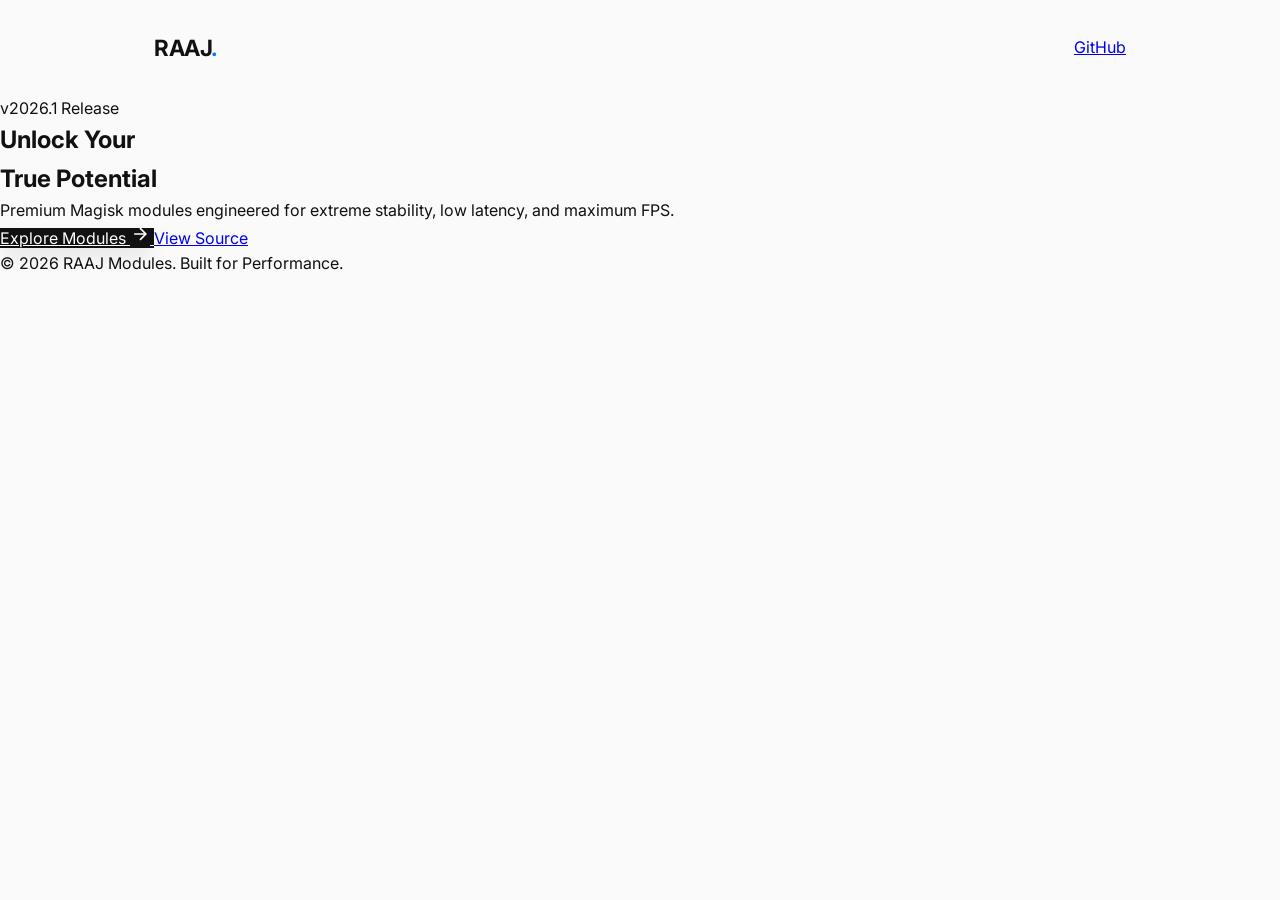
==== index.html @ ee65cc7c "Update index.html" ====
<!DOCTYPE html>
<html lang="en">
<head>
    <meta charset="UTF-8">
    <meta name="viewport" content="width=device-width, initial-scale=1.0">
    <title>RAAJ Modules | Android Performance</title>
    <link href="https://fonts.googleapis.com/css2?family=Inter:wght@300;500;700;800&display=swap" rel="stylesheet">
    <link rel="stylesheet" href="style.css">
</head>
<body>

    <!-- Premium Background Glow & Grid -->
    <div class="glow-orb"></div>
    <div class="grid-overlay"></div>

    <!-- Glass Navbar -->
    <nav class="glass-nav fade-in">
        <div class="logo">RAAJ<span class="dot">.</span></div>
        <a href="https://github.com/raajk20pro" target="_blank" class="nav-btn">GitHub</a>
    </nav>

    <!-- Main Hero -->
    <section class="hero-main">
        <div class="hero-content fade-in delay-1">
            <div class="badge-new">v2026.1 Release</div>
            
            <h1>Unlock Your<br><span class="text-gradient">True Potential</span></h1>
            
            <p class="hero-desc">
                Premium Magisk modules engineered for extreme stability, 
                low latency, and maximum FPS.
            </p>

            <div class="hero-buttons">
                <a href="modules.html" class="btn-primary">
                    Explore Modules
                    <svg width="20" height="20" viewBox="0 0 24 24" fill="none" stroke="currentColor" stroke-width="2"><path d="M5 12h14M12 5l7 7-7 7"/></svg>
                </a>
                <a href="https://github.com/raajk20pro" class="btn-secondary">View Source</a>
            </div>
        </div>
    </section>

    <footer class="home-footer fade-in delay-2">
        <p>© 2026 RAAJ Modules. Built for Performance.</p>
    </footer>

</body>
</html>
---- style.css ----
:root {
    --bg: #FAFAFA;
    --text-main: #111;
    --text-muted: #666;
    --accent: #007AFF;
    --accent-dark: #0056b3;
    --card-bg: rgba(255, 255, 255, 0.9);
    --border: rgba(0, 0, 0, 0.06);
    --font: 'Inter', sans-serif;
}

* { margin: 0; padding: 0; box-sizing: border-box; }
html { scroll-behavior: smooth; }

body {
    background-color: var(--bg);
    color: var(--text-main);
    font-family: var(--font);
    line-height: 1.6;
    overflow-x: hidden;
}

/* Background Animation */
.bg-blob {
    position: fixed; top: -20%; right: -20%; width: 80vw; height: 80vw;
    background: radial-gradient(circle, rgba(0,122,255,0.04) 0%, transparent 60%);
    z-index: -1; animation: float 20s infinite alternate;
}
@keyframes float { from { transform: translate(0,0); } to { transform: translate(-30px, 30px); } }

/* NAV */
nav { display: flex; justify-content: space-between; align-items: center; padding: 30px 5%; max-width: 1100px; margin: 0 auto; }
.logo { font-weight: 700; font-size: 1.4rem; letter-spacing: -0.5px; }
.logo a { text-decoration: none; color: inherit; }
.dot { color: var(--accent); }
.nav-link { text-decoration: none; color: var(--text-muted); font-size: 0.9rem; font-weight: 500; transition: 0.2s; }
.nav-link:hover { color: var(--accent); }

/* HERO */
.hero { height: 85vh; display: flex; align-items: center; justify-content: center; text-align: center; padding: 0 20px; }
.pill-badge { display: inline-block; background: rgba(0,122,255,0.08); color: var(--accent); padding: 6px 14px; border-radius: 50px; font-size: 0.8rem; font-weight: 600; margin-bottom: 20px; }
.hero h1 { font-size: 4.5rem; line-height: 1.1; font-weight: 700; letter-spacing: -2px; margin-bottom: 20px; }
.gradient-text { background: linear-gradient(135deg, var(--accent), #00C6FF); -webkit-background-clip: text; -webkit-text-fill-color: transparent; }
.hero p { font-size: 1.25rem; color: var(--text-muted); max-width: 500px; margin: 0 auto 40px; }
.cta-group { display: flex; gap: 15px; justify-content: center; align-items: center; }
.btn { padding: 14px 32px; border-radius: 12px; font-weight: 600; text-decoration: none; transition: all 0.3s ease; }
.btn-primary { background: var(--text-main); color: white; box-shadow: 0 10px 20px -5px rgba(0,0,0,0.15); }
.btn-primary:hover { transform: translateY(-2px); box-shadow: 0 15px 30px -5px rgba(0,0,0,0.25); }
.btn-text { color: var(--text-muted); }
.btn-text:hover { color: var(--accent); }

/* PAGE LAYOUTS */
.page-container { max-width: 1100px; margin: 0 auto; padding: 60px 20px 100px; }
.header-center { text-align: center; margin-bottom: 50px; }
.header-center h2 { font-size: 2.5rem; letter-spacing: -1px; margin-bottom: 10px; }
.header-center p { color: var(--text-muted); }

/* MODULE GRID */
.module-grid { display: grid; grid-template-columns: repeat(auto-fit, minmax(260px, 1fr)); gap: 25px; }

.glass-card {
    background: var(--card-bg); border: 1px solid var(--border);
    padding: 25px; /* Reduced Padding for compact look */
    border-radius: 20px;
    backdrop-filter: blur(10px);
    transition: all 0.4s cubic-bezier(0.175, 0.885, 0.32, 1.275);
    display: flex; flex-direction: column; align-items: flex-start;
}
.glass-card:hover { transform: translateY(-5px); box-shadow: 0 15px 30px -10px rgba(0,0,0,0.08); border-color: rgba(0,122,255,0.2); }

/* --- CSS ICONS --- */
.icon-box {
    width: 45px; height: 45px;
    background: #F0F4F8;
    border-radius: 12px;
    display: flex; align-items: center; justify-content: center;
    margin-bottom: 15px;
}
.chip { width: 20px; height: 20px; border: 2px solid var(--accent); border-radius: 4px; position: relative; }
.chip::after { content:''; position: absolute; top: 50%; left: 50%; transform: translate(-50%, -50%); width: 8px; height: 8px; background: var(--accent); opacity: 0.5; }

.controller { width: 22px; height: 14px; border: 2px solid var(--accent); border-radius: 7px; position: relative; }
.controller::before { content:''; position: absolute; top: 3px; left: 3px; width: 3px; height: 3px; background: var(--accent); border-radius: 50%; }
.controller::after { content:''; position: absolute; top: 3px; right: 3px; width: 3px; height: 3px; background: var(--accent); border-radius: 50%; }

.finger { width: 14px; height: 18px; border: 2px solid var(--accent); border-radius: 7px 7px 0 0; border-bottom: none; position: relative; }
.finger::after { content:''; position: absolute; bottom: -4px; left: 50%; transform: translateX(-50%); width: 5px; height: 5px; background: var(--accent); border-radius: 50%; }

.signal { width: 20px; height: 20px; position: relative; overflow: hidden; }
.signal::before { content:''; position: absolute; bottom: 0; left: 0; width: 100%; height: 100%; border: 2px solid var(--accent); border-radius: 50%; clip-path: polygon(0 40%, 100% 40%, 100% 100%, 0% 100%); }
.signal::after { content:''; position: absolute; bottom: 0; left: 0; width: 100%; height: 100%; border: 2px solid var(--accent); border-radius: 50%; clip-path: polygon(0 70%, 100% 70%, 100% 100%, 0% 100%); background: var(--accent); }


.glass-card h3 { font-size: 1.2rem; margin-bottom: 6px; }
.glass-card p { color: var(--text-muted); font-size: 0.9rem; margin-bottom: 20px; line-height: 1.4; flex-grow: 1; }

/* --- ACTIONS (Button + Link) --- */
.card-actions {
    width: 100%;
    display: flex;
    flex-direction: column;
    gap: 12px;
    margin-top: auto;
}

.btn-download {
    display: block;
    text-align: center;
    background: var(--accent);
    color: white;
    padding: 12px;
    border-radius: 10px;
    font-weight: 600;
    text-decoration: none;
    font-size: 0.95rem;
    transition: 0.2s;
}
.btn-download:hover { background: var(--accent-dark); transform: scale(1.02); }

.link-changelog {
    text-align: center;
    color: var(--text-muted);
    font-size: 0.85rem;
    text-decoration: none;
    font-weight: 500;
    transition: 0.2s;
}
.link-changelog:hover { color: var(--accent); text-decoration: underline; }

/* CHANGELOG STYLES */
.log-list { display: flex; flex-direction: column; gap: 20px; max-width: 700px; margin: 0 auto; }
.log-item { background: white; border: 1px solid var(--border); padding: 20px; border-radius: 16px; transition: 0.3s; }
.log-item:hover { border-color: var(--accent); }
.log-meta { display: flex; justify-content: space-between; margin-bottom: 10px; border-bottom: 1px solid #f0f0f0; padding-bottom: 8px; }
.log-title { font-weight: 700; font-size: 1rem; }
.log-date { font-size: 0.75rem; color: #999; font-family: monospace; }
.log-points { list-style: none; padding-left: 5px; }
.log-points li { position: relative; padding-left: 15px; margin-bottom: 5px; color: var(--text-muted); font-size: 0.9rem; }
.log-points li::before { content: ""; position: absolute; left: 0; top: 8px; width: 5px; height: 5px; background: var(--accent); border-radius: 50%; }

/* FOOTER & ANIMATION */
.minimal-footer { text-align: center; padding: 40px; color: #ccc; font-size: 0.8rem; }
.fade-in { opacity: 0; animation: fadeIn 0.8s ease forwards; }
.delay-1 { animation-delay: 0.1s; } .delay-2 { animation-delay: 0.2s; } .delay-3 { animation-delay: 0.3s; } .delay-4 { animation-delay: 0.4s; }
@keyframes fadeIn { from { opacity: 0; transform: translateY(20px); } to { opacity: 1; transform: translateY(0); } }

@media (max-width: 768px) {
    .hero h1 { font-size: 3rem; }
}
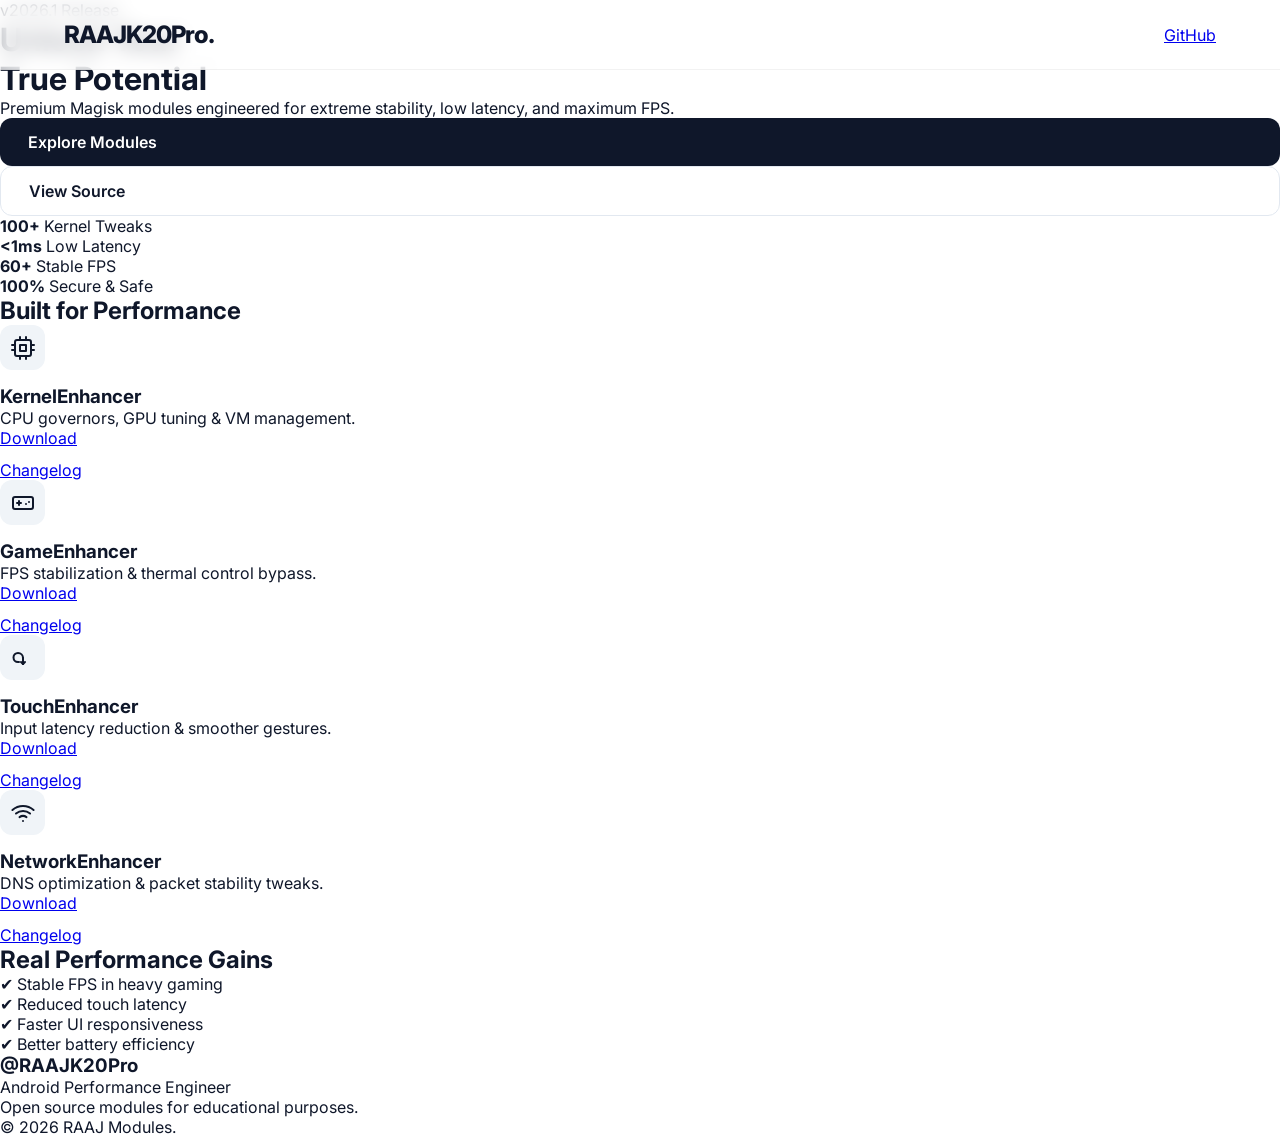
==== commit 68065f20: "Update index.html" ====
--- a/index.html
+++ b/index.html
@@ -3,46 +3,181 @@
 <head>
     <meta charset="UTF-8">
     <meta name="viewport" content="width=device-width, initial-scale=1.0">
-    <title>RAAJ Modules | Android Performance</title>
-    <link href="https://fonts.googleapis.com/css2?family=Inter:wght@300;500;700;800&display=swap" rel="stylesheet">
+    <title>RAAJK20Pro | Android Performance</title>
+    <link href="https://fonts.googleapis.com/css2?family=Inter:wght@400;500;600;700&display=swap" rel="stylesheet">
     <link rel="stylesheet" href="style.css">
 </head>
 <body>
 
-    <!-- Premium Background Glow & Grid -->
-    <div class="glow-orb"></div>
-    <div class="grid-overlay"></div>
+    <!-- Background Elements -->
+    <div class="bg-grid"></div>
+    <div class="bg-glow"></div>
 
-    <!-- Glass Navbar -->
-    <nav class="glass-nav fade-in">
-        <div class="logo">RAAJ<span class="dot">.</span></div>
-        <a href="https://github.com/raajk20pro" target="_blank" class="nav-btn">GitHub</a>
+    <!-- Navigation -->
+    <nav class="navbar fade-in">
+        <div class="logo">RAAJK20Pro.</div>
+        <a href="https://github.com/raajk20pro" target="_blank" class="btn-nav">GitHub</a>
     </nav>
 
-    <!-- Main Hero -->
-    <section class="hero-main">
-        <div class="hero-content fade-in delay-1">
-            <div class="badge-new">v2026.1 Release</div>
-            
-            <h1>Unlock Your<br><span class="text-gradient">True Potential</span></h1>
-            
-            <p class="hero-desc">
-                Premium Magisk modules engineered for extreme stability, 
-                low latency, and maximum FPS.
-            </p>
+    <!-- Hero Section -->
+    <header class="hero fade-in delay-1">
+        <span class="badge">v2026.1 Release</span>
+        <h1>Unlock Your<br><span class="gradient-text">True Potential</span></h1>
+        <p class="subtitle">Premium Magisk modules engineered for extreme stability, low latency, and maximum FPS.</p>
+        
+        <div class="hero-btns">
+            <a href="#modules" class="btn btn-primary">Explore Modules</a>
+            <a href="https://github.com/raajk20pro" target="_blank" class="btn btn-secondary">View Source</a>
+        </div>
+    </header>
 
-            <div class="hero-buttons">
-                <a href="modules.html" class="btn-primary">
-                    Explore Modules
-                    <svg width="20" height="20" viewBox="0 0 24 24" fill="none" stroke="currentColor" stroke-width="2"><path d="M5 12h14M12 5l7 7-7 7"/></svg>
-                </a>
-                <a href="https://github.com/raajk20pro" class="btn-secondary">View Source</a>
+    <!-- Stats Bar -->
+    <section class="stats-section fade-in delay-2">
+        <div class="stats-container">
+            <div class="stat-item">
+                <strong>100+</strong>
+                <span>Kernel Tweaks</span>
+            </div>
+            <div class="stat-divider"></div>
+            <div class="stat-item">
+                <strong>&lt;1ms</strong>
+                <span>Low Latency</span>
+            </div>
+            <div class="stat-divider"></div>
+            <div class="stat-item">
+                <strong>60+</strong>
+                <span>Stable FPS</span>
+            </div>
+            <div class="stat-divider"></div>
+            <div class="stat-item">
+                <strong>100%</strong>
+                <span>Secure & Safe</span>
             </div>
         </div>
     </section>
 
-    <footer class="home-footer fade-in delay-2">
-        <p>© 2026 RAAJ Modules. Built for Performance.</p>
+    <!-- Modules Section -->
+    <section id="modules" class="modules-section fade-in delay-3">
+        <div class="section-header">
+            <h2>Built for Performance</h2>
+        </div>
+
+        <div class="grid-layout">
+            
+            <!-- Kernel Module -->
+            <div class="card">
+                <div class="icon-box">
+                    <!-- CPU / Chip Icon -->
+                    <svg width="24" height="24" viewBox="0 0 24 24" fill="none" stroke="currentColor" stroke-width="2" stroke-linecap="round" stroke-linejoin="round">
+                        <rect x="4" y="4" width="16" height="16" rx="2" rx="2"></rect>
+                        <rect x="9" y="9" width="6" height="6"></rect>
+                        <line x1="9" y1="1" x2="9" y2="4"></line>
+                        <line x1="15" y1="1" x2="15" y2="4"></line>
+                        <line x1="9" y1="20" x2="9" y2="23"></line>
+                        <line x1="15" y1="20" x2="15" y2="23"></line>
+                        <line x1="20" y1="9" x2="23" y2="9"></line>
+                        <line x1="20" y1="14" x2="23" y2="14"></line>
+                        <line x1="1" y1="9" x2="4" y2="9"></line>
+                        <line x1="1" y1="14" x2="4" y2="14"></line>
+                    </svg>
+                </div>
+                <h3>KernelEnhancer</h3>
+                <p>CPU governors, GPU tuning & VM management.</p>
+                <div class="card-actions">
+                    <a href="#" class="btn-card primary">Download</a>
+                    <a href="changelog-kernel.html" class="btn-card text">Changelog</a>
+                </div>
+            </div>
+
+            <!-- Game Module -->
+            <div class="card">
+                <div class="icon-box">
+                    <!-- Game Controller Icon -->
+                    <svg width="24" height="24" viewBox="0 0 24 24" fill="none" stroke="currentColor" stroke-width="2" stroke-linecap="round" stroke-linejoin="round">
+                        <line x1="6" y1="12" x2="10" y2="12"></line>
+                        <line x1="8" y1="10" x2="8" y2="14"></line>
+                        <line x1="15" y1="13" x2="15.01" y2="13"></line>
+                        <line x1="18" y1="11" x2="18.01" y2="11"></line>
+                        <rect x="2" y="6" width="20" height="12" rx="2"></rect>
+                    </svg>
+                </div>
+                <h3>GameEnhancer</h3>
+                <p>FPS stabilization & thermal control bypass.</p>
+                <div class="card-actions">
+                    <a href="#" class="btn-card primary">Download</a>
+                    <a href="changelog-game.html" class="btn-card text">Changelog</a>
+                </div>
+            </div>
+
+            <!-- Touch Module -->
+            <div class="card">
+                <div class="icon-box">
+                    <!-- Tap / Finger Icon -->
+                    <svg width="24" height="24" viewBox="0 0 24 24" fill="none" stroke="currentColor" stroke-width="2" stroke-linecap="round" stroke-linejoin="round">
+                        <path d="M12 12a5 5 0 0 0-5-5c-2.5 0-4.5 2-4.5 4.5S4.5 16 7 16h1"></path>
+                        <path d="M12 12v6"></path>
+                        <path d="M12 18l-2-2"></path>
+                        <path d="M12 18l2-2"></path>
+                    </svg>
+                </div>
+                <h3>TouchEnhancer</h3>
+                <p>Input latency reduction & smoother gestures.</p>
+                <div class="card-actions">
+                    <a href="#" class="btn-card primary">Download</a>
+                    <a href="changelog-touch.html" class="btn-card text">Changelog</a>
+                </div>
+            </div>
+
+            <!-- Network Module -->
+            <div class="card">
+                <div class="icon-box">
+                    <!-- WiFi / Signal Icon -->
+                    <svg width="24" height="24" viewBox="0 0 24 24" fill="none" stroke="currentColor" stroke-width="2" stroke-linecap="round" stroke-linejoin="round">
+                        <path d="M5 12.55a11 11 0 0 1 14.08 0"></path>
+                        <path d="M1.42 9a16 16 0 0 1 21.16 0"></path>
+                        <path d="M8.53 16.11a6 6 0 0 1 6.95 0"></path>
+                        <line x1="12" y1="20" x2="12.01" y2="20"></line>
+                    </svg>
+                </div>
+                <h3>NetworkEnhancer</h3>
+                <p>DNS optimization & packet stability tweaks.</p>
+                <div class="card-actions">
+                    <a href="#" class="btn-card primary">Download</a>
+                    <a href="changelog-net.html" class="btn-card text">Changelog</a>
+                </div>
+            </div>
+
+        </div>
+    </section>
+
+    <!-- Performance Section -->
+    <section class="performance-section fade-in delay-4">
+        <div class="perf-container">
+            <div class="perf-text">
+                <h2>Real Performance Gains</h2>
+                <ul class="checklist">
+                    <li><span class="check">✔</span> Stable FPS in heavy gaming</li>
+                    <li><span class="check">✔</span> Reduced touch latency</li>
+                    <li><span class="check">✔</span> Faster UI responsiveness</li>
+                    <li><span class="check">✔</span> Better battery efficiency</li>
+                </ul>
+            </div>
+            <div class="perf-visual">
+                <div class="circle-outer">
+                    <div class="circle-inner"></div>
+                </div>
+            </div>
+        </div>
+    </section>
+
+    <!-- Footer -->
+    <footer class="fade-in delay-4">
+        <div class="footer-content">
+            <h3>@RAAJK20Pro</h3>
+            <p class="role">Android Performance Engineer</p>
+            <p class="disclaimer">Open source modules for educational purposes.</p>
+        </div>
+        <div class="copyright">© 2026 RAAJ Modules.</div>
     </footer>
 
 </body>
--- a/style.css
+++ b/style.css
@@ -1,9 +1,9 @@
 :root {
-    --bg: #FAFAFA;
-    --text-main: #111;
-    --text-muted: #666;
-    --accent: #007AFF;
-    --accent-dark: #0056b3;
+    --bg: #ffffff;
+    --text-main: #0f172a; /* Dark Slate */
+    --text-muted: #64748b;
+    --accent: #2563eb; /* Royal Blue */
+    --accent-glow: rgba(37, 99, 235, 0.15);
     --card-bg: rgba(255, 255, 255, 0.9);
     --border: rgba(0, 0, 0, 0.06);
     --font: 'Inter', sans-serif;
@@ -16,119 +16,179 @@
     background-color: var(--bg);
     color: var(--text-main);
     font-family: var(--font);
-    line-height: 1.6;
     overflow-x: hidden;
-}
-
-/* Background Animation */
-.bg-blob {
-    position: fixed; top: -20%; right: -20%; width: 80vw; height: 80vw;
-    background: radial-gradient(circle, rgba(0,122,255,0.04) 0%, transparent 60%);
-    z-index: -1; animation: float 20s infinite alternate;
-}
-@keyframes float { from { transform: translate(0,0); } to { transform: translate(-30px, 30px); } }
-
-/* NAV */
-nav { display: flex; justify-content: space-between; align-items: center; padding: 30px 5%; max-width: 1100px; margin: 0 auto; }
-.logo { font-weight: 700; font-size: 1.4rem; letter-spacing: -0.5px; }
+    min-height: 100vh;
+    display: flex;
+    flex-direction: column;
+}
+
+/* --- PREMIUM BACKGROUND --- */
+.glow-orb {
+    position: fixed;
+    top: -20%; left: 50%;
+    transform: translateX(-50%);
+    width: 120vw; height: 80vh;
+    background: radial-gradient(circle at center, var(--accent-glow) 0%, transparent 70%);
+    z-index: -2;
+    pointer-events: none;
+}
+
+.grid-overlay {
+    position: fixed;
+    top: 0; left: 0; width: 100%; height: 100%;
+    background-image: linear-gradient(#e5e7eb 1px, transparent 1px), linear-gradient(90deg, #e5e7eb 1px, transparent 1px);
+    background-size: 40px 40px;
+    opacity: 0.4;
+    z-index: -1;
+    mask-image: linear-gradient(to bottom, black 40%, transparent 100%);
+    -webkit-mask-image: linear-gradient(to bottom, black 40%, transparent 100%);
+}
+
+/* --- NAVBAR --- */
+nav {
+    display: flex; justify-content: space-between; align-items: center;
+    padding: 20px 5%;
+    position: fixed; top: 0; width: 100%; z-index: 100;
+    backdrop-filter: blur(10px);
+    background: rgba(255,255,255,0.7);
+    border-bottom: 1px solid rgba(0,0,0,0.05);
+}
+.logo { font-weight: 800; font-size: 1.5rem; letter-spacing: -1px; }
 .logo a { text-decoration: none; color: inherit; }
 .dot { color: var(--accent); }
-.nav-link { text-decoration: none; color: var(--text-muted); font-size: 0.9rem; font-weight: 500; transition: 0.2s; }
-.nav-link:hover { color: var(--accent); }
-
-/* HERO */
-.hero { height: 85vh; display: flex; align-items: center; justify-content: center; text-align: center; padding: 0 20px; }
-.pill-badge { display: inline-block; background: rgba(0,122,255,0.08); color: var(--accent); padding: 6px 14px; border-radius: 50px; font-size: 0.8rem; font-weight: 600; margin-bottom: 20px; }
-.hero h1 { font-size: 4.5rem; line-height: 1.1; font-weight: 700; letter-spacing: -2px; margin-bottom: 20px; }
-.gradient-text { background: linear-gradient(135deg, var(--accent), #00C6FF); -webkit-background-clip: text; -webkit-text-fill-color: transparent; }
-.hero p { font-size: 1.25rem; color: var(--text-muted); max-width: 500px; margin: 0 auto 40px; }
-.cta-group { display: flex; gap: 15px; justify-content: center; align-items: center; }
-.btn { padding: 14px 32px; border-radius: 12px; font-weight: 600; text-decoration: none; transition: all 0.3s ease; }
-.btn-primary { background: var(--text-main); color: white; box-shadow: 0 10px 20px -5px rgba(0,0,0,0.15); }
-.btn-primary:hover { transform: translateY(-2px); box-shadow: 0 15px 30px -5px rgba(0,0,0,0.25); }
-.btn-text { color: var(--text-muted); }
-.btn-text:hover { color: var(--accent); }
-
-/* PAGE LAYOUTS */
-.page-container { max-width: 1100px; margin: 0 auto; padding: 60px 20px 100px; }
-.header-center { text-align: center; margin-bottom: 50px; }
+.nav-btn, .nav-link {
+    text-decoration: none; color: var(--text-main);
+    font-weight: 600; font-size: 0.9rem;
+    padding: 8px 16px; border-radius: 20px;
+    border: 1px solid rgba(0,0,0,0.1);
+    transition: 0.2s;
+}
+.nav-btn:hover, .nav-link:hover { border-color: var(--accent); color: var(--accent); }
+
+/* --- HERO SECTION --- */
+.hero-main {
+    flex: 1;
+    display: flex;
+    flex-direction: column;
+    justify-content: center;
+    align-items: center;
+    text-align: center;
+    padding: 140px 20px 60px;
+    max-width: 900px;
+    margin: 0 auto;
+}
+
+.badge-new {
+    display: inline-block;
+    background: #eff6ff;
+    color: var(--accent);
+    padding: 6px 12px;
+    border-radius: 50px;
+    font-size: 0.85rem;
+    font-weight: 700;
+    margin-bottom: 25px;
+    border: 1px solid #bfdbfe;
+}
+
+.hero-main h1 {
+    font-size: 4rem;
+    line-height: 1.1;
+    font-weight: 800;
+    letter-spacing: -2px;
+    margin-bottom: 20px;
+    color: var(--text-main);
+}
+
+.text-gradient {
+    background: linear-gradient(135deg, var(--accent), #60a5fa);
+    -webkit-background-clip: text;
+    -webkit-text-fill-color: transparent;
+}
+
+.hero-desc {
+    font-size: 1.25rem;
+    color: var(--text-muted);
+    max-width: 600px;
+    margin: 0 auto 40px;
+    line-height: 1.6;
+}
+
+/* Buttons */
+.hero-buttons {
+    display: flex; gap: 15px; justify-content: center;
+}
+
+.btn-primary {
+    display: flex; align-items: center; gap: 8px;
+    background: var(--text-main);
+    color: white;
+    padding: 14px 28px;
+    border-radius: 12px;
+    font-weight: 600;
+    text-decoration: none;
+    transition: transform 0.2s, box-shadow 0.2s;
+}
+.btn-primary:hover {
+    transform: translateY(-2px);
+    box-shadow: 0 10px 25px -5px rgba(0,0,0,0.2);
+    background: black;
+}
+
+.btn-secondary {
+    display: flex; align-items: center;
+    background: white;
+    color: var(--text-main);
+    padding: 14px 28px;
+    border-radius: 12px;
+    font-weight: 600;
+    text-decoration: none;
+    border: 1px solid #e2e8f0;
+    transition: 0.2s;
+}
+.btn-secondary:hover { border-color: var(--text-main); }
+
+/* --- MODULES PAGE STYLES --- */
+.page-container { max-width: 1100px; margin: 0 auto; padding: 120px 20px 100px; }
+.small-container { max-width: 700px; }
+.header-center { text-align: center; margin-bottom: 60px; }
 .header-center h2 { font-size: 2.5rem; letter-spacing: -1px; margin-bottom: 10px; }
 .header-center p { color: var(--text-muted); }
 
-/* MODULE GRID */
 .module-grid { display: grid; grid-template-columns: repeat(auto-fit, minmax(260px, 1fr)); gap: 25px; }
 
 .glass-card {
     background: var(--card-bg); border: 1px solid var(--border);
-    padding: 25px; /* Reduced Padding for compact look */
-    border-radius: 20px;
+    padding: 25px; border-radius: 20px;
     backdrop-filter: blur(10px);
     transition: all 0.4s cubic-bezier(0.175, 0.885, 0.32, 1.275);
     display: flex; flex-direction: column; align-items: flex-start;
 }
-.glass-card:hover { transform: translateY(-5px); box-shadow: 0 15px 30px -10px rgba(0,0,0,0.08); border-color: rgba(0,122,255,0.2); }
-
-/* --- CSS ICONS --- */
-.icon-box {
-    width: 45px; height: 45px;
-    background: #F0F4F8;
-    border-radius: 12px;
-    display: flex; align-items: center; justify-content: center;
-    margin-bottom: 15px;
-}
+.glass-card:hover { transform: translateY(-5px); box-shadow: 0 15px 30px -10px rgba(0,0,0,0.08); border-color: rgba(37,99,235,0.2); }
+
+/* CSS Icons */
+.icon-box { width: 45px; height: 45px; background: #F0F4F8; border-radius: 12px; display: flex; align-items: center; justify-content: center; margin-bottom: 15px; }
 .chip { width: 20px; height: 20px; border: 2px solid var(--accent); border-radius: 4px; position: relative; }
 .chip::after { content:''; position: absolute; top: 50%; left: 50%; transform: translate(-50%, -50%); width: 8px; height: 8px; background: var(--accent); opacity: 0.5; }
-
 .controller { width: 22px; height: 14px; border: 2px solid var(--accent); border-radius: 7px; position: relative; }
 .controller::before { content:''; position: absolute; top: 3px; left: 3px; width: 3px; height: 3px; background: var(--accent); border-radius: 50%; }
 .controller::after { content:''; position: absolute; top: 3px; right: 3px; width: 3px; height: 3px; background: var(--accent); border-radius: 50%; }
-
 .finger { width: 14px; height: 18px; border: 2px solid var(--accent); border-radius: 7px 7px 0 0; border-bottom: none; position: relative; }
 .finger::after { content:''; position: absolute; bottom: -4px; left: 50%; transform: translateX(-50%); width: 5px; height: 5px; background: var(--accent); border-radius: 50%; }
-
 .signal { width: 20px; height: 20px; position: relative; overflow: hidden; }
 .signal::before { content:''; position: absolute; bottom: 0; left: 0; width: 100%; height: 100%; border: 2px solid var(--accent); border-radius: 50%; clip-path: polygon(0 40%, 100% 40%, 100% 100%, 0% 100%); }
 .signal::after { content:''; position: absolute; bottom: 0; left: 0; width: 100%; height: 100%; border: 2px solid var(--accent); border-radius: 50%; clip-path: polygon(0 70%, 100% 70%, 100% 100%, 0% 100%); background: var(--accent); }
 
-
 .glass-card h3 { font-size: 1.2rem; margin-bottom: 6px; }
 .glass-card p { color: var(--text-muted); font-size: 0.9rem; margin-bottom: 20px; line-height: 1.4; flex-grow: 1; }
 
-/* --- ACTIONS (Button + Link) --- */
-.card-actions {
-    width: 100%;
-    display: flex;
-    flex-direction: column;
-    gap: 12px;
-    margin-top: auto;
-}
-
-.btn-download {
-    display: block;
-    text-align: center;
-    background: var(--accent);
-    color: white;
-    padding: 12px;
-    border-radius: 10px;
-    font-weight: 600;
-    text-decoration: none;
-    font-size: 0.95rem;
-    transition: 0.2s;
-}
-.btn-download:hover { background: var(--accent-dark); transform: scale(1.02); }
-
-.link-changelog {
-    text-align: center;
-    color: var(--text-muted);
-    font-size: 0.85rem;
-    text-decoration: none;
-    font-weight: 500;
-    transition: 0.2s;
-}
+.card-actions { width: 100%; display: flex; flex-direction: column; gap: 12px; margin-top: auto; }
+.btn-download { display: block; text-align: center; background: var(--accent); color: white; padding: 12px; border-radius: 10px; font-weight: 600; text-decoration: none; font-size: 0.95rem; transition: 0.2s; }
+.btn-download:hover { background: #1d4ed8; transform: scale(1.02); }
+.link-changelog { text-align: center; color: var(--text-muted); font-size: 0.85rem; text-decoration: none; font-weight: 500; transition: 0.2s; }
 .link-changelog:hover { color: var(--accent); text-decoration: underline; }
 
-/* CHANGELOG STYLES */
-.log-list { display: flex; flex-direction: column; gap: 20px; max-width: 700px; margin: 0 auto; }
+/* --- CHANGELOG STYLES --- */
+.log-list { display: flex; flex-direction: column; gap: 20px; }
 .log-item { background: white; border: 1px solid var(--border); padding: 20px; border-radius: 16px; transition: 0.3s; }
 .log-item:hover { border-color: var(--accent); }
 .log-meta { display: flex; justify-content: space-between; margin-bottom: 10px; border-bottom: 1px solid #f0f0f0; padding-bottom: 8px; }
@@ -138,12 +198,18 @@
 .log-points li { position: relative; padding-left: 15px; margin-bottom: 5px; color: var(--text-muted); font-size: 0.9rem; }
 .log-points li::before { content: ""; position: absolute; left: 0; top: 8px; width: 5px; height: 5px; background: var(--accent); border-radius: 50%; }
 
-/* FOOTER & ANIMATION */
-.minimal-footer { text-align: center; padding: 40px; color: #ccc; font-size: 0.8rem; }
+/* Footer */
+.home-footer, .minimal-footer { text-align: center; padding: 30px; color: #94a3b8; font-size: 0.85rem; margin-top: auto; }
+
+/* Animations */
 .fade-in { opacity: 0; animation: fadeIn 0.8s ease forwards; }
-.delay-1 { animation-delay: 0.1s; } .delay-2 { animation-delay: 0.2s; } .delay-3 { animation-delay: 0.3s; } .delay-4 { animation-delay: 0.4s; }
+.delay-1 { animation-delay: 0.1s; }
+.delay-2 { animation-delay: 0.3s; }
 @keyframes fadeIn { from { opacity: 0; transform: translateY(20px); } to { opacity: 1; transform: translateY(0); } }
 
+/* Mobile Responsive */
 @media (max-width: 768px) {
-    .hero h1 { font-size: 3rem; }
-}
+    .hero-main h1 { font-size: 2.8rem; }
+    .hero-buttons { flex-direction: column; width: 100%; }
+    .btn-primary, .btn-secondary { width: 100%; justify-content: center; }
+}
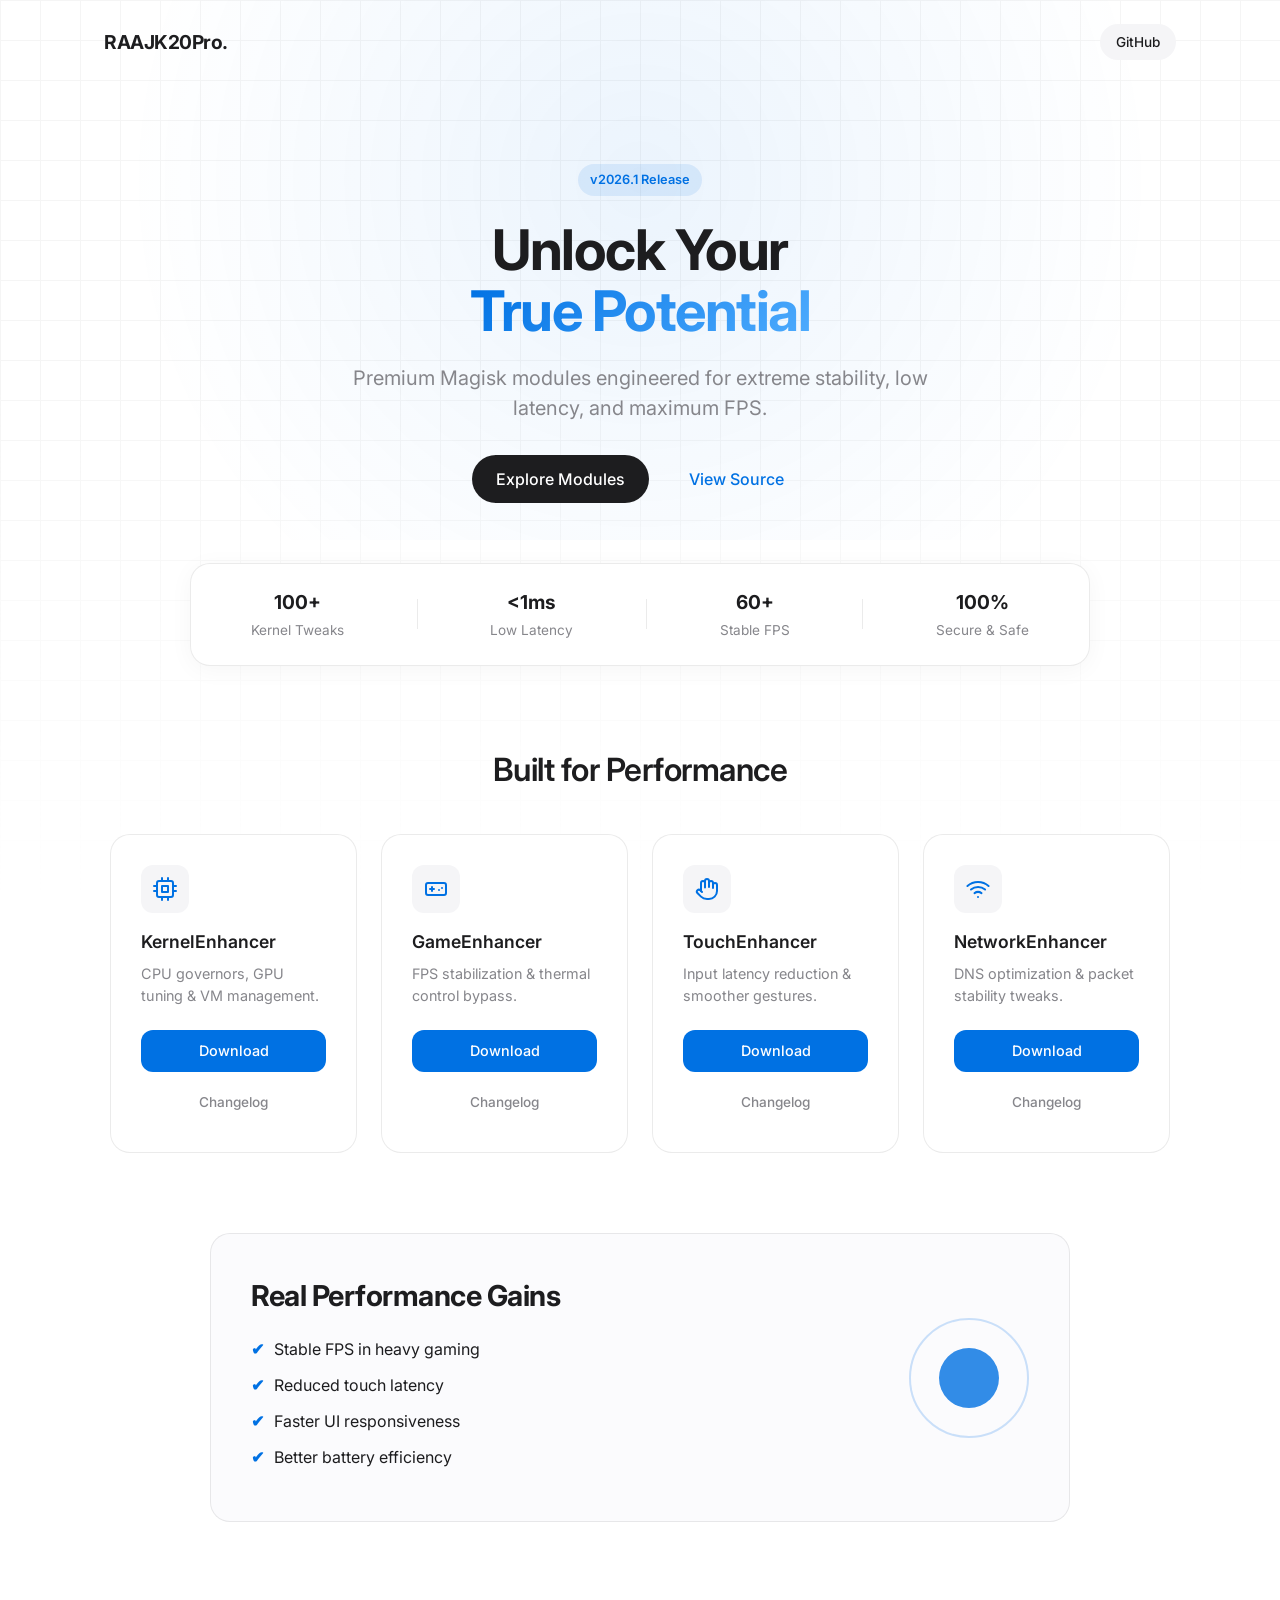
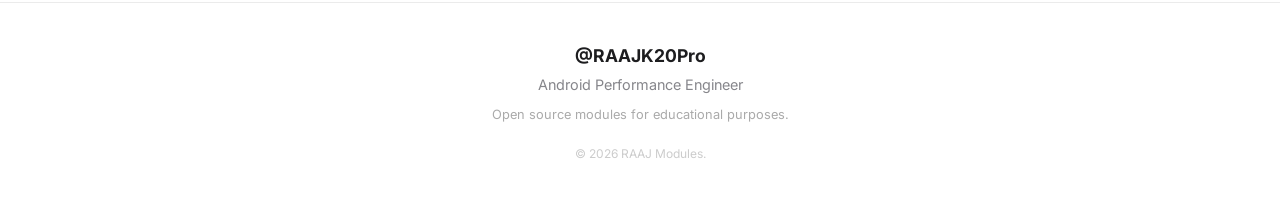
==== commit 8d47cbab: "Update index.html" ====
--- a/index.html
+++ b/index.html
@@ -67,19 +67,7 @@
             <!-- Kernel Module -->
             <div class="card">
                 <div class="icon-box">
-                    <!-- CPU / Chip Icon -->
-                    <svg width="24" height="24" viewBox="0 0 24 24" fill="none" stroke="currentColor" stroke-width="2" stroke-linecap="round" stroke-linejoin="round">
-                        <rect x="4" y="4" width="16" height="16" rx="2" rx="2"></rect>
-                        <rect x="9" y="9" width="6" height="6"></rect>
-                        <line x1="9" y1="1" x2="9" y2="4"></line>
-                        <line x1="15" y1="1" x2="15" y2="4"></line>
-                        <line x1="9" y1="20" x2="9" y2="23"></line>
-                        <line x1="15" y1="20" x2="15" y2="23"></line>
-                        <line x1="20" y1="9" x2="23" y2="9"></line>
-                        <line x1="20" y1="14" x2="23" y2="14"></line>
-                        <line x1="1" y1="9" x2="4" y2="9"></line>
-                        <line x1="1" y1="14" x2="4" y2="14"></line>
-                    </svg>
+                    <svg width="24" height="24" viewBox="0 0 24 24" fill="none" stroke="currentColor" stroke-width="2" stroke-linecap="round" stroke-linejoin="round"><rect x="4" y="4" width="16" height="16" rx="2" rx="2"></rect><rect x="9" y="9" width="6" height="6"></rect><line x1="9" y1="1" x2="9" y2="4"></line><line x1="15" y1="1" x2="15" y2="4"></line><line x1="9" y1="20" x2="9" y2="23"></line><line x1="15" y1="20" x2="15" y2="23"></line><line x1="20" y1="9" x2="23" y2="9"></line><line x1="20" y1="14" x2="23" y2="14"></line><line x1="1" y1="9" x2="4" y2="9"></line><line x1="1" y1="14" x2="4" y2="14"></line></svg>
                 </div>
                 <h3>KernelEnhancer</h3>
                 <p>CPU governors, GPU tuning & VM management.</p>
@@ -92,14 +80,7 @@
             <!-- Game Module -->
             <div class="card">
                 <div class="icon-box">
-                    <!-- Game Controller Icon -->
-                    <svg width="24" height="24" viewBox="0 0 24 24" fill="none" stroke="currentColor" stroke-width="2" stroke-linecap="round" stroke-linejoin="round">
-                        <line x1="6" y1="12" x2="10" y2="12"></line>
-                        <line x1="8" y1="10" x2="8" y2="14"></line>
-                        <line x1="15" y1="13" x2="15.01" y2="13"></line>
-                        <line x1="18" y1="11" x2="18.01" y2="11"></line>
-                        <rect x="2" y="6" width="20" height="12" rx="2"></rect>
-                    </svg>
+                    <svg width="24" height="24" viewBox="0 0 24 24" fill="none" stroke="currentColor" stroke-width="2" stroke-linecap="round" stroke-linejoin="round"><line x1="6" y1="12" x2="10" y2="12"></line><line x1="8" y1="10" x2="8" y2="14"></line><line x1="15" y1="13" x2="15.01" y2="13"></line><line x1="18" y1="11" x2="18.01" y2="11"></line><rect x="2" y="6" width="20" height="12" rx="2"></rect></svg>
                 </div>
                 <h3>GameEnhancer</h3>
                 <p>FPS stabilization & thermal control bypass.</p>
@@ -109,15 +90,15 @@
                 </div>
             </div>
 
-            <!-- Touch Module -->
+            <!-- Touch Module (FIXED ICON) -->
             <div class="card">
                 <div class="icon-box">
-                    <!-- Tap / Finger Icon -->
+                    <!-- Clean Hand Tap Icon -->
                     <svg width="24" height="24" viewBox="0 0 24 24" fill="none" stroke="currentColor" stroke-width="2" stroke-linecap="round" stroke-linejoin="round">
-                        <path d="M12 12a5 5 0 0 0-5-5c-2.5 0-4.5 2-4.5 4.5S4.5 16 7 16h1"></path>
-                        <path d="M12 12v6"></path>
-                        <path d="M12 18l-2-2"></path>
-                        <path d="M12 18l2-2"></path>
+                        <path d="M18 11V6a2 2 0 0 0-2-2v0a2 2 0 0 0-2 2v0"></path>
+                        <path d="M14 10V4a2 2 0 0 0-2-2v0a2 2 0 0 0-2 2v2"></path>
+                        <path d="M10 10.5V6a2 2 0 0 0-2-2v0a2 2 0 0 0-2 2v8"></path>
+                        <path d="M18 8a2 2 0 1 1 4 0v6a8 8 0 0 1-8 8h-2c-2.8 0-4.5-.86-5.99-2.34l-3.6-3.6a2 2 0 0 1 2.83-2.82L7 15"></path>
                     </svg>
                 </div>
                 <h3>TouchEnhancer</h3>
@@ -131,13 +112,7 @@
             <!-- Network Module -->
             <div class="card">
                 <div class="icon-box">
-                    <!-- WiFi / Signal Icon -->
-                    <svg width="24" height="24" viewBox="0 0 24 24" fill="none" stroke="currentColor" stroke-width="2" stroke-linecap="round" stroke-linejoin="round">
-                        <path d="M5 12.55a11 11 0 0 1 14.08 0"></path>
-                        <path d="M1.42 9a16 16 0 0 1 21.16 0"></path>
-                        <path d="M8.53 16.11a6 6 0 0 1 6.95 0"></path>
-                        <line x1="12" y1="20" x2="12.01" y2="20"></line>
-                    </svg>
+                    <svg width="24" height="24" viewBox="0 0 24 24" fill="none" stroke="currentColor" stroke-width="2" stroke-linecap="round" stroke-linejoin="round"><path d="M5 12.55a11 11 0 0 1 14.08 0"></path><path d="M1.42 9a16 16 0 0 1 21.16 0"></path><path d="M8.53 16.11a6 6 0 0 1 6.95 0"></path><line x1="12" y1="20" x2="12.01" y2="20"></line></svg>
                 </div>
                 <h3>NetworkEnhancer</h3>
                 <p>DNS optimization & packet stability tweaks.</p>
--- a/style.css
+++ b/style.css
@@ -1,215 +1,303 @@
+/* -----------------------------------------------------------
+   VARIABLES & RESET
+----------------------------------------------------------- */
 :root {
-    --bg: #ffffff;
-    --text-main: #0f172a; /* Dark Slate */
-    --text-muted: #64748b;
-    --accent: #2563eb; /* Royal Blue */
-    --accent-glow: rgba(37, 99, 235, 0.15);
-    --card-bg: rgba(255, 255, 255, 0.9);
-    --border: rgba(0, 0, 0, 0.06);
-    --font: 'Inter', sans-serif;
+    --bg-color: #ffffff;
+    --text-main: #1d1d1f; /* Apple Dark Grey */
+    --text-muted: #86868b;
+    --accent-blue: #0071e3; /* Apple Blue */
+    --accent-hover: #0077ed;
+    --bg-grid: #e5e5e5;
+    --card-bg: #ffffff;
+    --border-light: rgba(0, 0, 0, 0.08);
+    --shadow-soft: 0 4px 24px rgba(0, 0, 0, 0.04);
+    --shadow-hover: 0 8px 32px rgba(0, 0, 0, 0.08);
+    --radius-lg: 20px;
+    --radius-md: 12px;
+    --radius-sm: 8px;
+    --font-stack: 'Inter', -apple-system, BlinkMacSystemFont, sans-serif;
 }
 
 * { margin: 0; padding: 0; box-sizing: border-box; }
 html { scroll-behavior: smooth; }
 
 body {
-    background-color: var(--bg);
+    background-color: var(--bg-color);
     color: var(--text-main);
-    font-family: var(--font);
+    font-family: var(--font-stack);
+    line-height: 1.5;
     overflow-x: hidden;
-    min-height: 100vh;
-    display: flex;
-    flex-direction: column;
-}
-
-/* --- PREMIUM BACKGROUND --- */
-.glow-orb {
+    -webkit-font-smoothing: antialiased;
+}
+
+/* -----------------------------------------------------------
+   BACKGROUND (Grid + Glow)
+----------------------------------------------------------- */
+.bg-grid {
+    position: fixed;
+    top: 0; left: 0; width: 100%; height: 100%;
+    background-image: 
+        linear-gradient(var(--bg-grid) 1px, transparent 1px),
+        linear-gradient(90deg, var(--bg-grid) 1px, transparent 1px);
+    background-size: 40px 40px;
+    opacity: 0.4;
+    z-index: -2;
+    mask-image: linear-gradient(to bottom, black 40%, transparent 100%);
+    -webkit-mask-image: linear-gradient(to bottom, black 40%, transparent 100%);
+}
+
+.bg-glow {
     position: fixed;
     top: -20%; left: 50%;
     transform: translateX(-50%);
-    width: 120vw; height: 80vh;
-    background: radial-gradient(circle at center, var(--accent-glow) 0%, transparent 70%);
-    z-index: -2;
+    width: 100vw; height: 80vh;
+    background: radial-gradient(circle at center, rgba(0, 113, 227, 0.08) 0%, transparent 70%);
+    z-index: -1;
     pointer-events: none;
 }
 
-.grid-overlay {
-    position: fixed;
-    top: 0; left: 0; width: 100%; height: 100%;
-    background-image: linear-gradient(#e5e7eb 1px, transparent 1px), linear-gradient(90deg, #e5e7eb 1px, transparent 1px);
-    background-size: 40px 40px;
-    opacity: 0.4;
-    z-index: -1;
-    mask-image: linear-gradient(to bottom, black 40%, transparent 100%);
-    -webkit-mask-image: linear-gradient(to bottom, black 40%, transparent 100%);
-}
-
-/* --- NAVBAR --- */
-nav {
+/* -----------------------------------------------------------
+   NAVBAR
+----------------------------------------------------------- */
+.navbar {
     display: flex; justify-content: space-between; align-items: center;
-    padding: 20px 5%;
-    position: fixed; top: 0; width: 100%; z-index: 100;
-    backdrop-filter: blur(10px);
-    background: rgba(255,255,255,0.7);
-    border-bottom: 1px solid rgba(0,0,0,0.05);
-}
-.logo { font-weight: 800; font-size: 1.5rem; letter-spacing: -1px; }
-.logo a { text-decoration: none; color: inherit; }
-.dot { color: var(--accent); }
-.nav-btn, .nav-link {
-    text-decoration: none; color: var(--text-main);
-    font-weight: 600; font-size: 0.9rem;
+    padding: 24px 5%;
+    max-width: 1200px; margin: 0 auto;
+}
+
+.logo {
+    font-weight: 700; font-size: 1.2rem; letter-spacing: -0.5px;
+}
+
+.btn-nav {
+    background: #f5f5f7; color: var(--text-main);
     padding: 8px 16px; border-radius: 20px;
-    border: 1px solid rgba(0,0,0,0.1);
+    text-decoration: none; font-size: 0.85rem; font-weight: 500;
     transition: 0.2s;
 }
-.nav-btn:hover, .nav-link:hover { border-color: var(--accent); color: var(--accent); }
-
-/* --- HERO SECTION --- */
-.hero-main {
-    flex: 1;
-    display: flex;
-    flex-direction: column;
-    justify-content: center;
-    align-items: center;
-    text-align: center;
-    padding: 140px 20px 60px;
-    max-width: 900px;
-    margin: 0 auto;
-}
-
-.badge-new {
+.btn-nav:hover { background: #e8e8ed; }
+
+/* -----------------------------------------------------------
+   HERO SECTION
+----------------------------------------------------------- */
+.hero {
+    text-align: center; padding: 80px 20px 60px;
+    max-width: 800px; margin: 0 auto;
+}
+
+.badge {
     display: inline-block;
-    background: #eff6ff;
-    color: var(--accent);
-    padding: 6px 12px;
-    border-radius: 50px;
-    font-size: 0.85rem;
-    font-weight: 700;
-    margin-bottom: 25px;
-    border: 1px solid #bfdbfe;
-}
-
-.hero-main h1 {
-    font-size: 4rem;
-    line-height: 1.1;
-    font-weight: 800;
-    letter-spacing: -2px;
-    margin-bottom: 20px;
-    color: var(--text-main);
-}
-
-.text-gradient {
-    background: linear-gradient(135deg, var(--accent), #60a5fa);
-    -webkit-background-clip: text;
-    -webkit-text-fill-color: transparent;
-}
-
-.hero-desc {
-    font-size: 1.25rem;
-    color: var(--text-muted);
-    max-width: 600px;
-    margin: 0 auto 40px;
-    line-height: 1.6;
-}
-
-/* Buttons */
-.hero-buttons {
-    display: flex; gap: 15px; justify-content: center;
-}
+    background: rgba(0, 113, 227, 0.1); color: var(--accent-blue);
+    padding: 6px 12px; border-radius: 20px;
+    font-size: 0.8rem; font-weight: 600; margin-bottom: 24px;
+}
+
+.hero h1 {
+    font-size: 3.5rem; font-weight: 700; letter-spacing: -1.5px;
+    line-height: 1.1; margin-bottom: 20px;
+}
+
+.gradient-text {
+    background: linear-gradient(135deg, var(--accent-blue), #4facfe);
+    -webkit-background-clip: text; -webkit-text-fill-color: transparent;
+}
+
+.subtitle {
+    font-size: 1.25rem; color: var(--text-muted);
+    max-width: 600px; margin: 0 auto 32px;
+}
+
+.hero-btns { display: flex; gap: 16px; justify-content: center; }
+
+.btn {
+    padding: 12px 24px; border-radius: 30px;
+    font-weight: 500; text-decoration: none; font-size: 1rem;
+    transition: transform 0.2s ease;
+}
+.btn:active { transform: scale(0.98); }
 
 .btn-primary {
-    display: flex; align-items: center; gap: 8px;
-    background: var(--text-main);
-    color: white;
-    padding: 14px 28px;
+    background: var(--text-main); color: white;
+}
+.btn-primary:hover { background: #000; }
+
+.btn-secondary {
+    background: transparent; color: var(--accent-blue);
+}
+.btn-secondary:hover { text-decoration: underline; }
+
+/* -----------------------------------------------------------
+   STATS BAR
+----------------------------------------------------------- */
+.stats-section {
+    padding: 0 20px; margin-bottom: 80px;
+}
+
+.stats-container {
+    max-width: 900px; margin: 0 auto;
+    background: var(--card-bg);
+    border: 1px solid var(--border-light);
+    border-radius: var(--radius-lg);
+    padding: 24px;
+    display: flex; justify-content: space-around; align-items: center;
+    box-shadow: var(--shadow-soft);
+}
+
+.stat-item { text-align: center; }
+.stat-item strong { display: block; font-size: 1.2rem; color: var(--text-main); }
+.stat-item span { font-size: 0.85rem; color: var(--text-muted); }
+
+.stat-divider { width: 1px; height: 30px; background: var(--border-light); }
+
+/* -----------------------------------------------------------
+   MODULES SECTION
+----------------------------------------------------------- */
+.modules-section {
+    max-width: 1100px; margin: 0 auto; padding: 0 20px 80px;
+}
+
+.section-header { text-align: center; margin-bottom: 40px; }
+.section-header h2 { font-size: 2rem; font-weight: 600; letter-spacing: -0.5px; }
+
+.grid-layout {
+    display: grid; grid-template-columns: repeat(auto-fit, minmax(240px, 1fr));
+    gap: 24px;
+}
+
+.card {
+    background: var(--card-bg);
+    border: 1px solid var(--border-light);
+    border-radius: var(--radius-lg);
+    padding: 30px;
+    transition: all 0.3s ease;
+    display: flex; flex-direction: column;
+}
+
+.card:hover {
+    transform: translateY(-4px);
+    box-shadow: var(--shadow-hover);
+    border-color: rgba(0, 113, 227, 0.2);
+}
+
+/* --- SVG ICON STYLING --- */
+.icon-box {
+    width: 48px; height: 48px;
+    background: #f5f5f7; /* Light grey/blue tint */
     border-radius: 12px;
-    font-weight: 600;
-    text-decoration: none;
-    transition: transform 0.2s, box-shadow 0.2s;
-}
-.btn-primary:hover {
-    transform: translateY(-2px);
-    box-shadow: 0 10px 25px -5px rgba(0,0,0,0.2);
-    background: black;
-}
-
-.btn-secondary {
-    display: flex; align-items: center;
-    background: white;
-    color: var(--text-main);
-    padding: 14px 28px;
-    border-radius: 12px;
-    font-weight: 600;
-    text-decoration: none;
-    border: 1px solid #e2e8f0;
+    display: flex; align-items: center; justify-content: center;
+    margin-bottom: 16px;
+    color: var(--accent-blue); /* Icons take accent color */
+}
+
+.icon-box svg {
+    width: 24px; height: 24px;
+    stroke-width: 2px; /* Consistent thin stroke */
+}
+
+.card h3 { font-size: 1.1rem; font-weight: 600; margin-bottom: 8px; }
+.card p { font-size: 0.9rem; color: var(--text-muted); margin-bottom: 24px; flex-grow: 1; }
+
+.card-actions {
+    display: flex; flex-direction: column; gap: 10px;
+}
+
+.btn-card {
+    text-align: center; padding: 10px; border-radius: var(--radius-md);
+    text-decoration: none; font-size: 0.9rem; font-weight: 500;
     transition: 0.2s;
 }
-.btn-secondary:hover { border-color: var(--text-main); }
-
-/* --- MODULES PAGE STYLES --- */
-.page-container { max-width: 1100px; margin: 0 auto; padding: 120px 20px 100px; }
-.small-container { max-width: 700px; }
-.header-center { text-align: center; margin-bottom: 60px; }
-.header-center h2 { font-size: 2.5rem; letter-spacing: -1px; margin-bottom: 10px; }
-.header-center p { color: var(--text-muted); }
-
-.module-grid { display: grid; grid-template-columns: repeat(auto-fit, minmax(260px, 1fr)); gap: 25px; }
-
-.glass-card {
-    background: var(--card-bg); border: 1px solid var(--border);
-    padding: 25px; border-radius: 20px;
-    backdrop-filter: blur(10px);
-    transition: all 0.4s cubic-bezier(0.175, 0.885, 0.32, 1.275);
-    display: flex; flex-direction: column; align-items: flex-start;
-}
-.glass-card:hover { transform: translateY(-5px); box-shadow: 0 15px 30px -10px rgba(0,0,0,0.08); border-color: rgba(37,99,235,0.2); }
-
-/* CSS Icons */
-.icon-box { width: 45px; height: 45px; background: #F0F4F8; border-radius: 12px; display: flex; align-items: center; justify-content: center; margin-bottom: 15px; }
-.chip { width: 20px; height: 20px; border: 2px solid var(--accent); border-radius: 4px; position: relative; }
-.chip::after { content:''; position: absolute; top: 50%; left: 50%; transform: translate(-50%, -50%); width: 8px; height: 8px; background: var(--accent); opacity: 0.5; }
-.controller { width: 22px; height: 14px; border: 2px solid var(--accent); border-radius: 7px; position: relative; }
-.controller::before { content:''; position: absolute; top: 3px; left: 3px; width: 3px; height: 3px; background: var(--accent); border-radius: 50%; }
-.controller::after { content:''; position: absolute; top: 3px; right: 3px; width: 3px; height: 3px; background: var(--accent); border-radius: 50%; }
-.finger { width: 14px; height: 18px; border: 2px solid var(--accent); border-radius: 7px 7px 0 0; border-bottom: none; position: relative; }
-.finger::after { content:''; position: absolute; bottom: -4px; left: 50%; transform: translateX(-50%); width: 5px; height: 5px; background: var(--accent); border-radius: 50%; }
-.signal { width: 20px; height: 20px; position: relative; overflow: hidden; }
-.signal::before { content:''; position: absolute; bottom: 0; left: 0; width: 100%; height: 100%; border: 2px solid var(--accent); border-radius: 50%; clip-path: polygon(0 40%, 100% 40%, 100% 100%, 0% 100%); }
-.signal::after { content:''; position: absolute; bottom: 0; left: 0; width: 100%; height: 100%; border: 2px solid var(--accent); border-radius: 50%; clip-path: polygon(0 70%, 100% 70%, 100% 100%, 0% 100%); background: var(--accent); }
-
-.glass-card h3 { font-size: 1.2rem; margin-bottom: 6px; }
-.glass-card p { color: var(--text-muted); font-size: 0.9rem; margin-bottom: 20px; line-height: 1.4; flex-grow: 1; }
-
-.card-actions { width: 100%; display: flex; flex-direction: column; gap: 12px; margin-top: auto; }
-.btn-download { display: block; text-align: center; background: var(--accent); color: white; padding: 12px; border-radius: 10px; font-weight: 600; text-decoration: none; font-size: 0.95rem; transition: 0.2s; }
-.btn-download:hover { background: #1d4ed8; transform: scale(1.02); }
-.link-changelog { text-align: center; color: var(--text-muted); font-size: 0.85rem; text-decoration: none; font-weight: 500; transition: 0.2s; }
-.link-changelog:hover { color: var(--accent); text-decoration: underline; }
-
-/* --- CHANGELOG STYLES --- */
-.log-list { display: flex; flex-direction: column; gap: 20px; }
-.log-item { background: white; border: 1px solid var(--border); padding: 20px; border-radius: 16px; transition: 0.3s; }
-.log-item:hover { border-color: var(--accent); }
-.log-meta { display: flex; justify-content: space-between; margin-bottom: 10px; border-bottom: 1px solid #f0f0f0; padding-bottom: 8px; }
-.log-title { font-weight: 700; font-size: 1rem; }
-.log-date { font-size: 0.75rem; color: #999; font-family: monospace; }
-.log-points { list-style: none; padding-left: 5px; }
-.log-points li { position: relative; padding-left: 15px; margin-bottom: 5px; color: var(--text-muted); font-size: 0.9rem; }
-.log-points li::before { content: ""; position: absolute; left: 0; top: 8px; width: 5px; height: 5px; background: var(--accent); border-radius: 50%; }
-
-/* Footer */
-.home-footer, .minimal-footer { text-align: center; padding: 30px; color: #94a3b8; font-size: 0.85rem; margin-top: auto; }
-
-/* Animations */
+
+.btn-card.primary {
+    background: var(--accent-blue); color: white;
+}
+.btn-card.primary:hover { background: var(--accent-hover); }
+
+.btn-card.text {
+    color: var(--text-muted); font-size: 0.85rem;
+}
+.btn-card.text:hover { color: var(--accent-blue); }
+
+/* -----------------------------------------------------------
+   PERFORMANCE SECTION
+----------------------------------------------------------- */
+.performance-section {
+    max-width: 900px; margin: 0 auto 80px; padding: 0 20px;
+}
+
+.perf-container {
+    background: #fbfbfd;
+    border: 1px solid var(--border-light);
+    border-radius: var(--radius-lg);
+    padding: 40px;
+    display: flex; align-items: center; justify-content: space-between;
+    gap: 40px;
+}
+
+.perf-text h2 { font-size: 1.8rem; margin-bottom: 20px; letter-spacing: -0.5px; }
+
+.checklist { list-style: none; }
+.checklist li {
+    margin-bottom: 12px; font-size: 1rem; color: var(--text-main);
+    display: flex; align-items: center; gap: 10px;
+}
+.check { color: var(--accent-blue); font-weight: bold; }
+
+.perf-visual {
+    display: flex; align-items: center; justify-content: center;
+}
+
+.circle-outer {
+    width: 120px; height: 120px;
+    border: 2px solid rgba(0, 113, 227, 0.2);
+    border-radius: 50%;
+    display: flex; align-items: center; justify-content: center;
+    animation: pulse 3s infinite ease-in-out;
+}
+
+.circle-inner {
+    width: 60px; height: 60px;
+    background: var(--accent-blue);
+    border-radius: 50%;
+    opacity: 0.8;
+}
+
+@keyframes pulse {
+    0% { transform: scale(1); opacity: 1; }
+    50% { transform: scale(1.05); opacity: 0.8; }
+    100% { transform: scale(1); opacity: 1; }
+}
+
+/* -----------------------------------------------------------
+   FOOTER
+----------------------------------------------------------- */
+footer {
+    text-align: center; padding: 40px 20px;
+    border-top: 1px solid var(--border-light);
+}
+
+.footer-content h3 { font-size: 1.1rem; margin-bottom: 4px; }
+.role { font-size: 0.9rem; color: var(--text-muted); margin-bottom: 10px; }
+.disclaimer { font-size: 0.8rem; color: #aaa; margin-bottom: 20px; }
+.copyright { font-size: 0.75rem; color: #ccc; }
+
+/* -----------------------------------------------------------
+   ANIMATIONS & RESPONSIVE
+----------------------------------------------------------- */
 .fade-in { opacity: 0; animation: fadeIn 0.8s ease forwards; }
 .delay-1 { animation-delay: 0.1s; }
-.delay-2 { animation-delay: 0.3s; }
-@keyframes fadeIn { from { opacity: 0; transform: translateY(20px); } to { opacity: 1; transform: translateY(0); } }
-
-/* Mobile Responsive */
+.delay-2 { animation-delay: 0.2s; }
+.delay-3 { animation-delay: 0.3s; }
+.delay-4 { animation-delay: 0.4s; }
+
+@keyframes fadeIn {
+    from { opacity: 0; transform: translateY(20px); }
+    to { opacity: 1; transform: translateY(0); }
+}
+
 @media (max-width: 768px) {
-    .hero-main h1 { font-size: 2.8rem; }
-    .hero-buttons { flex-direction: column; width: 100%; }
-    .btn-primary, .btn-secondary { width: 100%; justify-content: center; }
-}
+    .hero h1 { font-size: 2.5rem; }
+    .stats-container { flex-direction: column; gap: 20px; padding: 30px; }
+    .stat-divider { width: 30px; height: 1px; }
+    .perf-container { flex-direction: column; text-align: center; }
+    .checklist li { justify-content: center; }
+}
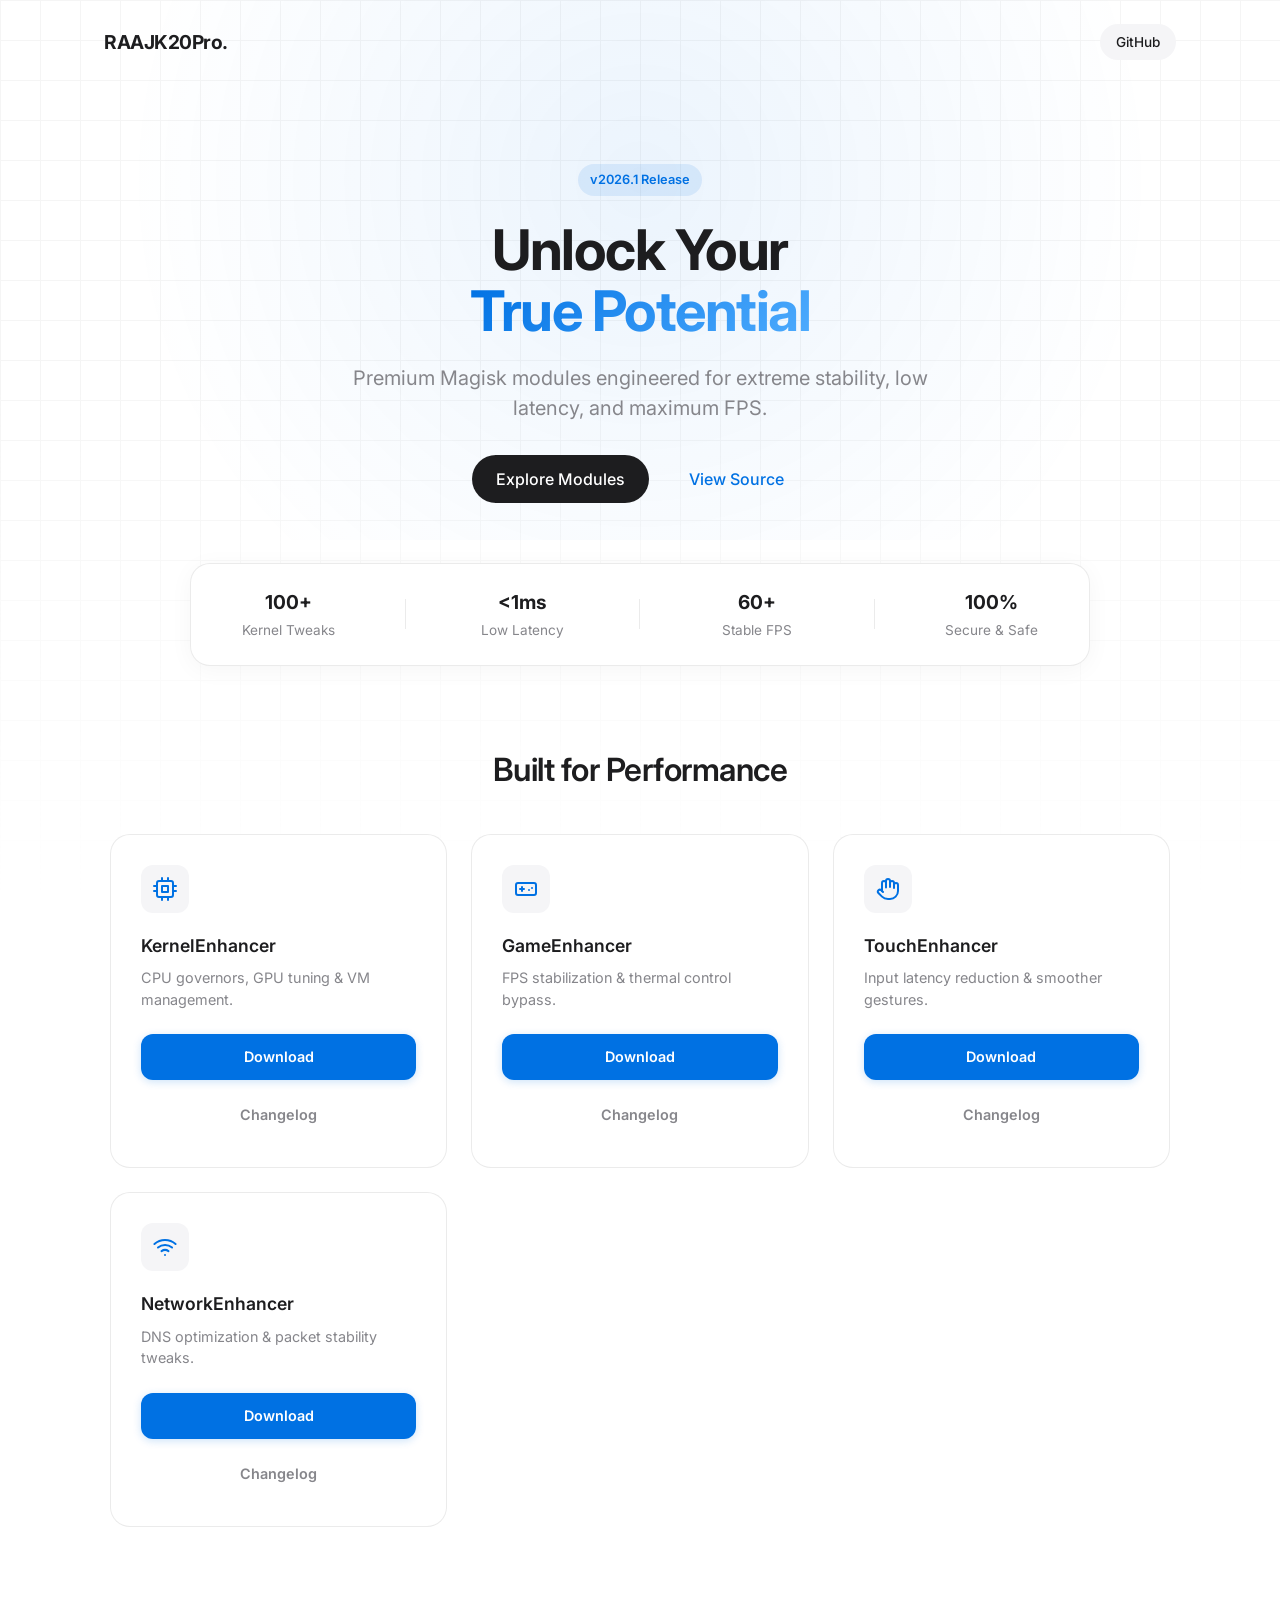
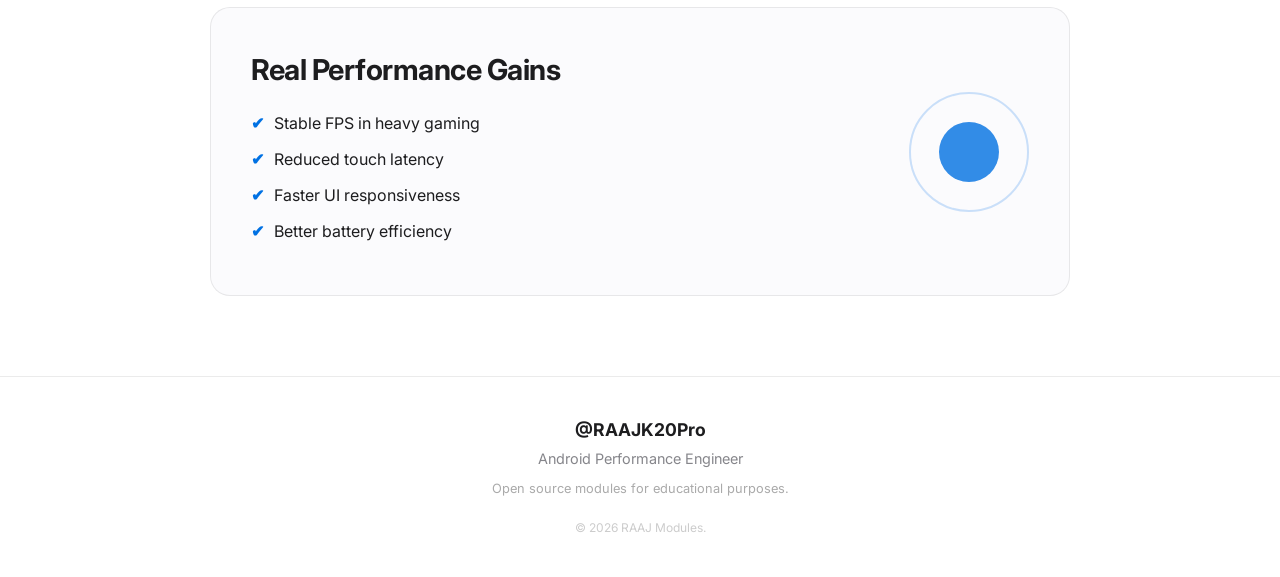
==== commit 1e3119a7: "Update index.html" ====
--- a/index.html
+++ b/index.html
@@ -26,6 +26,7 @@
         <p class="subtitle">Premium Magisk modules engineered for extreme stability, low latency, and maximum FPS.</p>
         
         <div class="hero-btns">
+            <!-- FIXED: Link changed to #modules for internal scroll -->
             <a href="#modules" class="btn btn-primary">Explore Modules</a>
             <a href="https://github.com/raajk20pro" target="_blank" class="btn btn-secondary">View Source</a>
         </div>
@@ -56,7 +57,7 @@
         </div>
     </section>
 
-    <!-- Modules Section -->
+    <!-- Modules Section (ID added for scrolling) -->
     <section id="modules" class="modules-section fade-in delay-3">
         <div class="section-header">
             <h2>Built for Performance</h2>
@@ -90,16 +91,10 @@
                 </div>
             </div>
 
-            <!-- Touch Module (FIXED ICON) -->
+            <!-- Touch Module -->
             <div class="card">
                 <div class="icon-box">
-                    <!-- Clean Hand Tap Icon -->
-                    <svg width="24" height="24" viewBox="0 0 24 24" fill="none" stroke="currentColor" stroke-width="2" stroke-linecap="round" stroke-linejoin="round">
-                        <path d="M18 11V6a2 2 0 0 0-2-2v0a2 2 0 0 0-2 2v0"></path>
-                        <path d="M14 10V4a2 2 0 0 0-2-2v0a2 2 0 0 0-2 2v2"></path>
-                        <path d="M10 10.5V6a2 2 0 0 0-2-2v0a2 2 0 0 0-2 2v8"></path>
-                        <path d="M18 8a2 2 0 1 1 4 0v6a8 8 0 0 1-8 8h-2c-2.8 0-4.5-.86-5.99-2.34l-3.6-3.6a2 2 0 0 1 2.83-2.82L7 15"></path>
-                    </svg>
+                    <svg width="24" height="24" viewBox="0 0 24 24" fill="none" stroke="currentColor" stroke-width="2" stroke-linecap="round" stroke-linejoin="round"><path d="M18 11V6a2 2 0 0 0-2-2v0a2 2 0 0 0-2 2v0"></path><path d="M14 10V4a2 2 0 0 0-2-2v0a2 2 0 0 0-2 2v2"></path><path d="M10 10.5V6a2 2 0 0 0-2-2v0a2 2 0 0 0-2 2v8"></path><path d="M18 8a2 2 0 1 1 4 0v6a8 8 0 0 1-8 8h-2c-2.8 0-4.5-.86-5.99-2.34l-3.6-3.6a2 2 0 0 1 2.83-2.82L7 15"></path></svg>
                 </div>
                 <h3>TouchEnhancer</h3>
                 <p>Input latency reduction & smoother gestures.</p>
--- a/style.css
+++ b/style.css
@@ -3,9 +3,9 @@
 ----------------------------------------------------------- */
 :root {
     --bg-color: #ffffff;
-    --text-main: #1d1d1f; /* Apple Dark Grey */
+    --text-main: #1d1d1f;
     --text-muted: #86868b;
-    --accent-blue: #0071e3; /* Apple Blue */
+    --accent-blue: #0071e3;
     --accent-hover: #0077ed;
     --bg-grid: #e5e5e5;
     --card-bg: #ffffff;
@@ -14,7 +14,6 @@
     --shadow-hover: 0 8px 32px rgba(0, 0, 0, 0.08);
     --radius-lg: 20px;
     --radius-md: 12px;
-    --radius-sm: 8px;
     --font-stack: 'Inter', -apple-system, BlinkMacSystemFont, sans-serif;
 }
 
@@ -31,11 +30,10 @@
 }
 
 /* -----------------------------------------------------------
-   BACKGROUND (Grid + Glow)
+   BACKGROUND
 ----------------------------------------------------------- */
 .bg-grid {
-    position: fixed;
-    top: 0; left: 0; width: 100%; height: 100%;
+    position: fixed; top: 0; left: 0; width: 100%; height: 100%;
     background-image: 
         linear-gradient(var(--bg-grid) 1px, transparent 1px),
         linear-gradient(90deg, var(--bg-grid) 1px, transparent 1px);
@@ -47,13 +45,11 @@
 }
 
 .bg-glow {
-    position: fixed;
-    top: -20%; left: 50%;
+    position: fixed; top: -20%; left: 50%;
     transform: translateX(-50%);
     width: 100vw; height: 80vh;
     background: radial-gradient(circle at center, rgba(0, 113, 227, 0.08) 0%, transparent 70%);
-    z-index: -1;
-    pointer-events: none;
+    z-index: -1; pointer-events: none;
 }
 
 /* -----------------------------------------------------------
@@ -64,11 +60,7 @@
     padding: 24px 5%;
     max-width: 1200px; margin: 0 auto;
 }
-
-.logo {
-    font-weight: 700; font-size: 1.2rem; letter-spacing: -0.5px;
-}
-
+.logo { font-weight: 700; font-size: 1.2rem; letter-spacing: -0.5px; }
 .btn-nav {
     background: #f5f5f7; color: var(--text-main);
     padding: 8px 16px; border-radius: 20px;
@@ -78,11 +70,13 @@
 .btn-nav:hover { background: #e8e8ed; }
 
 /* -----------------------------------------------------------
-   HERO SECTION
+   HERO SECTION (Fixed Typography)
 ----------------------------------------------------------- */
 .hero {
-    text-align: center; padding: 80px 20px 60px;
-    max-width: 800px; margin: 0 auto;
+    text-align: center; 
+    padding: 80px 20px 60px;
+    max-width: 800px; 
+    margin: 0 auto;
 }
 
 .badge {
@@ -93,7 +87,9 @@
 }
 
 .hero h1 {
-    font-size: 3.5rem; font-weight: 700; letter-spacing: -1.5px;
+    /* Fixed: Responsive Font Size so it doesn't cut off */
+    font-size: clamp(2.5rem, 5vw, 3.5rem); 
+    font-weight: 700; letter-spacing: -1.5px;
     line-height: 1.1; margin-bottom: 20px;
 }
 
@@ -107,7 +103,7 @@
     max-width: 600px; margin: 0 auto 32px;
 }
 
-.hero-btns { display: flex; gap: 16px; justify-content: center; }
+.hero-btns { display: flex; gap: 16px; justify-content: center; flex-wrap: wrap; }
 
 .btn {
     padding: 12px 24px; border-radius: 30px;
@@ -115,24 +111,15 @@
     transition: transform 0.2s ease;
 }
 .btn:active { transform: scale(0.98); }
-
-.btn-primary {
-    background: var(--text-main); color: white;
-}
+.btn-primary { background: var(--text-main); color: white; }
 .btn-primary:hover { background: #000; }
-
-.btn-secondary {
-    background: transparent; color: var(--accent-blue);
-}
+.btn-secondary { background: transparent; color: var(--accent-blue); }
 .btn-secondary:hover { text-decoration: underline; }
 
 /* -----------------------------------------------------------
    STATS BAR
 ----------------------------------------------------------- */
-.stats-section {
-    padding: 0 20px; margin-bottom: 80px;
-}
-
+.stats-section { padding: 0 20px; margin-bottom: 80px; }
 .stats-container {
     max-width: 900px; margin: 0 auto;
     background: var(--card-bg);
@@ -141,26 +128,26 @@
     padding: 24px;
     display: flex; justify-content: space-around; align-items: center;
     box-shadow: var(--shadow-soft);
-}
-
-.stat-item { text-align: center; }
+    flex-wrap: wrap; /* Fix for small screens */
+    gap: 20px;
+}
+.stat-item { text-align: center; min-width: 100px; }
 .stat-item strong { display: block; font-size: 1.2rem; color: var(--text-main); }
 .stat-item span { font-size: 0.85rem; color: var(--text-muted); }
-
 .stat-divider { width: 1px; height: 30px; background: var(--border-light); }
 
 /* -----------------------------------------------------------
-   MODULES SECTION
+   MODULES SECTION (Fixed Alignment & Buttons)
 ----------------------------------------------------------- */
 .modules-section {
     max-width: 1100px; margin: 0 auto; padding: 0 20px 80px;
 }
-
 .section-header { text-align: center; margin-bottom: 40px; }
 .section-header h2 { font-size: 2rem; font-weight: 600; letter-spacing: -0.5px; }
 
 .grid-layout {
-    display: grid; grid-template-columns: repeat(auto-fit, minmax(240px, 1fr));
+    display: grid; 
+    grid-template-columns: repeat(auto-fit, minmax(260px, 1fr));
     gap: 24px;
 }
 
@@ -171,51 +158,61 @@
     padding: 30px;
     transition: all 0.3s ease;
     display: flex; flex-direction: column;
-}
-
+    align-items: flex-start; /* Aligns content to left */
+}
 .card:hover {
     transform: translateY(-4px);
     box-shadow: var(--shadow-hover);
     border-color: rgba(0, 113, 227, 0.2);
 }
 
-/* --- SVG ICON STYLING --- */
+/* Icon Alignment Fix */
 .icon-box {
     width: 48px; height: 48px;
-    background: #f5f5f7; /* Light grey/blue tint */
+    background: #f5f5f7;
     border-radius: 12px;
     display: flex; align-items: center; justify-content: center;
-    margin-bottom: 16px;
-    color: var(--accent-blue); /* Icons take accent color */
-}
-
-.icon-box svg {
-    width: 24px; height: 24px;
-    stroke-width: 2px; /* Consistent thin stroke */
-}
+    margin-bottom: 20px; /* Added spacing below icon */
+    color: var(--accent-blue);
+}
+.icon-box svg { width: 24px; height: 24px; stroke-width: 2px; }
 
 .card h3 { font-size: 1.1rem; font-weight: 600; margin-bottom: 8px; }
-.card p { font-size: 0.9rem; color: var(--text-muted); margin-bottom: 24px; flex-grow: 1; }
-
+.card p { 
+    font-size: 0.9rem; color: var(--text-muted); 
+    margin-bottom: 24px; 
+    line-height: 1.5;
+    flex-grow: 1; 
+}
+
+/* Button Styling Fix */
 .card-actions {
-    display: flex; flex-direction: column; gap: 10px;
+    width: 100%;
+    display: flex; flex-direction: column; gap: 12px;
+    margin-top: auto;
 }
 
 .btn-card {
-    text-align: center; padding: 10px; border-radius: var(--radius-md);
-    text-decoration: none; font-size: 0.9rem; font-weight: 500;
+    display: block;
+    text-align: center; 
+    padding: 12px; 
+    border-radius: var(--radius-md);
+    text-decoration: none; 
+    font-size: 0.9rem; 
+    font-weight: 600;
     transition: 0.2s;
 }
 
 .btn-card.primary {
     background: var(--accent-blue); color: white;
+    box-shadow: 0 2px 8px rgba(0, 113, 227, 0.2);
 }
 .btn-card.primary:hover { background: var(--accent-hover); }
 
 .btn-card.text {
-    color: var(--text-muted); font-size: 0.85rem;
-}
-.btn-card.text:hover { color: var(--accent-blue); }
+    color: var(--text-muted); background: transparent;
+}
+.btn-card.text:hover { color: var(--accent-blue); background: #f5f5f7; }
 
 /* -----------------------------------------------------------
    PERFORMANCE SECTION
@@ -223,7 +220,6 @@
 .performance-section {
     max-width: 900px; margin: 0 auto 80px; padding: 0 20px;
 }
-
 .perf-container {
     background: #fbfbfd;
     border: 1px solid var(--border-light);
@@ -232,9 +228,7 @@
     display: flex; align-items: center; justify-content: space-between;
     gap: 40px;
 }
-
 .perf-text h2 { font-size: 1.8rem; margin-bottom: 20px; letter-spacing: -0.5px; }
-
 .checklist { list-style: none; }
 .checklist li {
     margin-bottom: 12px; font-size: 1rem; color: var(--text-main);
@@ -242,10 +236,7 @@
 }
 .check { color: var(--accent-blue); font-weight: bold; }
 
-.perf-visual {
-    display: flex; align-items: center; justify-content: center;
-}
-
+.perf-visual { display: flex; align-items: center; justify-content: center; }
 .circle-outer {
     width: 120px; height: 120px;
     border: 2px solid rgba(0, 113, 227, 0.2);
@@ -253,13 +244,7 @@
     display: flex; align-items: center; justify-content: center;
     animation: pulse 3s infinite ease-in-out;
 }
-
-.circle-inner {
-    width: 60px; height: 60px;
-    background: var(--accent-blue);
-    border-radius: 50%;
-    opacity: 0.8;
-}
+.circle-inner { width: 60px; height: 60px; background: var(--accent-blue); border-radius: 50%; opacity: 0.8; }
 
 @keyframes pulse {
     0% { transform: scale(1); opacity: 1; }
@@ -270,34 +255,25 @@
 /* -----------------------------------------------------------
    FOOTER
 ----------------------------------------------------------- */
-footer {
-    text-align: center; padding: 40px 20px;
-    border-top: 1px solid var(--border-light);
-}
-
+footer { text-align: center; padding: 40px 20px; border-top: 1px solid var(--border-light); }
 .footer-content h3 { font-size: 1.1rem; margin-bottom: 4px; }
 .role { font-size: 0.9rem; color: var(--text-muted); margin-bottom: 10px; }
 .disclaimer { font-size: 0.8rem; color: #aaa; margin-bottom: 20px; }
 .copyright { font-size: 0.75rem; color: #ccc; }
 
 /* -----------------------------------------------------------
-   ANIMATIONS & RESPONSIVE
+   ANIMATIONS & RESPONSIVE FIXES
 ----------------------------------------------------------- */
 .fade-in { opacity: 0; animation: fadeIn 0.8s ease forwards; }
-.delay-1 { animation-delay: 0.1s; }
-.delay-2 { animation-delay: 0.2s; }
-.delay-3 { animation-delay: 0.3s; }
-.delay-4 { animation-delay: 0.4s; }
-
-@keyframes fadeIn {
-    from { opacity: 0; transform: translateY(20px); }
-    to { opacity: 1; transform: translateY(0); }
-}
+.delay-1 { animation-delay: 0.1s; } .delay-2 { animation-delay: 0.2s; }
+.delay-3 { animation-delay: 0.3s; } .delay-4 { animation-delay: 0.4s; }
+
+@keyframes fadeIn { from { opacity: 0; transform: translateY(20px); } to { opacity: 1; transform: translateY(0); } }
 
 @media (max-width: 768px) {
-    .hero h1 { font-size: 2.5rem; }
-    .stats-container { flex-direction: column; gap: 20px; padding: 30px; }
-    .stat-divider { width: 30px; height: 1px; }
-    .perf-container { flex-direction: column; text-align: center; }
+    .hero { padding-top: 60px; }
+    .stats-container { flex-direction: column; padding: 30px; }
+    .stat-divider { width: 30px; height: 1px; margin: 5px 0; }
+    .perf-container { flex-direction: column; text-align: center; padding: 30px; }
     .checklist li { justify-content: center; }
 }
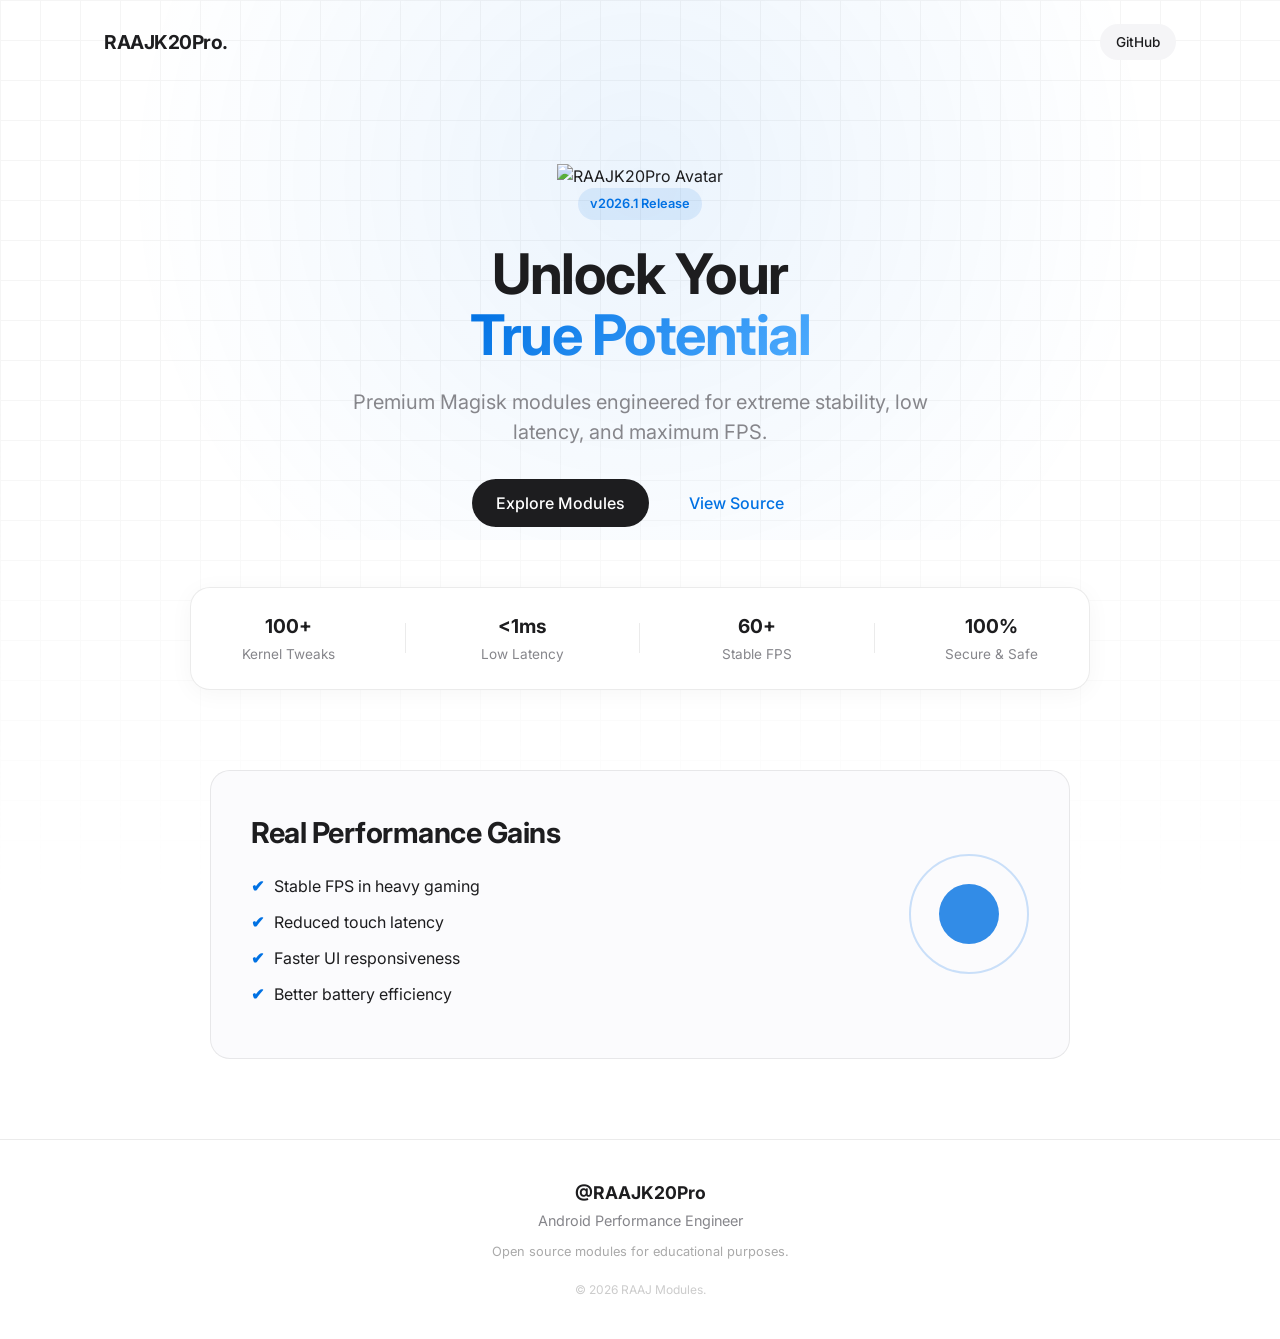
==== commit 65b6dcc6: "Update index.html" ====
--- a/index.html
+++ b/index.html
@@ -21,13 +21,15 @@
 
     <!-- Hero Section -->
     <header class="hero fade-in delay-1">
+        <div class="avatar-circle">
+            <img src="avatar.webp" alt="RAAJK20Pro Avatar">
+        </div>
         <span class="badge">v2026.1 Release</span>
         <h1>Unlock Your<br><span class="gradient-text">True Potential</span></h1>
         <p class="subtitle">Premium Magisk modules engineered for extreme stability, low latency, and maximum FPS.</p>
         
         <div class="hero-btns">
-            <!-- FIXED: Link changed to #modules for internal scroll -->
-            <a href="#modules" class="btn btn-primary">Explore Modules</a>
+            <a href="modules.html" class="btn btn-primary">Explore Modules</a>
             <a href="https://github.com/raajk20pro" target="_blank" class="btn btn-secondary">View Source</a>
         </div>
     </header>
@@ -57,68 +59,6 @@
         </div>
     </section>
 
-    <!-- Modules Section (ID added for scrolling) -->
-    <section id="modules" class="modules-section fade-in delay-3">
-        <div class="section-header">
-            <h2>Built for Performance</h2>
-        </div>
-
-        <div class="grid-layout">
-            
-            <!-- Kernel Module -->
-            <div class="card">
-                <div class="icon-box">
-                    <svg width="24" height="24" viewBox="0 0 24 24" fill="none" stroke="currentColor" stroke-width="2" stroke-linecap="round" stroke-linejoin="round"><rect x="4" y="4" width="16" height="16" rx="2" rx="2"></rect><rect x="9" y="9" width="6" height="6"></rect><line x1="9" y1="1" x2="9" y2="4"></line><line x1="15" y1="1" x2="15" y2="4"></line><line x1="9" y1="20" x2="9" y2="23"></line><line x1="15" y1="20" x2="15" y2="23"></line><line x1="20" y1="9" x2="23" y2="9"></line><line x1="20" y1="14" x2="23" y2="14"></line><line x1="1" y1="9" x2="4" y2="9"></line><line x1="1" y1="14" x2="4" y2="14"></line></svg>
-                </div>
-                <h3>KernelEnhancer</h3>
-                <p>CPU governors, GPU tuning & VM management.</p>
-                <div class="card-actions">
-                    <a href="#" class="btn-card primary">Download</a>
-                    <a href="changelog-kernel.html" class="btn-card text">Changelog</a>
-                </div>
-            </div>
-
-            <!-- Game Module -->
-            <div class="card">
-                <div class="icon-box">
-                    <svg width="24" height="24" viewBox="0 0 24 24" fill="none" stroke="currentColor" stroke-width="2" stroke-linecap="round" stroke-linejoin="round"><line x1="6" y1="12" x2="10" y2="12"></line><line x1="8" y1="10" x2="8" y2="14"></line><line x1="15" y1="13" x2="15.01" y2="13"></line><line x1="18" y1="11" x2="18.01" y2="11"></line><rect x="2" y="6" width="20" height="12" rx="2"></rect></svg>
-                </div>
-                <h3>GameEnhancer</h3>
-                <p>FPS stabilization & thermal control bypass.</p>
-                <div class="card-actions">
-                    <a href="#" class="btn-card primary">Download</a>
-                    <a href="changelog-game.html" class="btn-card text">Changelog</a>
-                </div>
-            </div>
-
-            <!-- Touch Module -->
-            <div class="card">
-                <div class="icon-box">
-                    <svg width="24" height="24" viewBox="0 0 24 24" fill="none" stroke="currentColor" stroke-width="2" stroke-linecap="round" stroke-linejoin="round"><path d="M18 11V6a2 2 0 0 0-2-2v0a2 2 0 0 0-2 2v0"></path><path d="M14 10V4a2 2 0 0 0-2-2v0a2 2 0 0 0-2 2v2"></path><path d="M10 10.5V6a2 2 0 0 0-2-2v0a2 2 0 0 0-2 2v8"></path><path d="M18 8a2 2 0 1 1 4 0v6a8 8 0 0 1-8 8h-2c-2.8 0-4.5-.86-5.99-2.34l-3.6-3.6a2 2 0 0 1 2.83-2.82L7 15"></path></svg>
-                </div>
-                <h3>TouchEnhancer</h3>
-                <p>Input latency reduction & smoother gestures.</p>
-                <div class="card-actions">
-                    <a href="#" class="btn-card primary">Download</a>
-                    <a href="changelog-touch.html" class="btn-card text">Changelog</a>
-                </div>
-            </div>
-
-            <!-- Network Module -->
-            <div class="card">
-                <div class="icon-box">
-                    <svg width="24" height="24" viewBox="0 0 24 24" fill="none" stroke="currentColor" stroke-width="2" stroke-linecap="round" stroke-linejoin="round"><path d="M5 12.55a11 11 0 0 1 14.08 0"></path><path d="M1.42 9a16 16 0 0 1 21.16 0"></path><path d="M8.53 16.11a6 6 0 0 1 6.95 0"></path><line x1="12" y1="20" x2="12.01" y2="20"></line></svg>
-                </div>
-                <h3>NetworkEnhancer</h3>
-                <p>DNS optimization & packet stability tweaks.</p>
-                <div class="card-actions">
-                    <a href="#" class="btn-card primary">Download</a>
-                    <a href="changelog-net.html" class="btn-card text">Changelog</a>
-                </div>
-            </div>
-
-        </div>
-    </section>
 
     <!-- Performance Section -->
     <section class="performance-section fade-in delay-4">
--- a/style.css
+++ b/style.css
@@ -70,7 +70,7 @@
 .btn-nav:hover { background: #e8e8ed; }
 
 /* -----------------------------------------------------------
-   HERO SECTION (Fixed Typography)
+   HERO SECTION
 ----------------------------------------------------------- */
 .hero {
     text-align: center; 
@@ -87,7 +87,6 @@
 }
 
 .hero h1 {
-    /* Fixed: Responsive Font Size so it doesn't cut off */
     font-size: clamp(2.5rem, 5vw, 3.5rem); 
     font-weight: 700; letter-spacing: -1.5px;
     line-height: 1.1; margin-bottom: 20px;
@@ -128,7 +127,7 @@
     padding: 24px;
     display: flex; justify-content: space-around; align-items: center;
     box-shadow: var(--shadow-soft);
-    flex-wrap: wrap; /* Fix for small screens */
+    flex-wrap: wrap;
     gap: 20px;
 }
 .stat-item { text-align: center; min-width: 100px; }
@@ -137,7 +136,7 @@
 .stat-divider { width: 1px; height: 30px; background: var(--border-light); }
 
 /* -----------------------------------------------------------
-   MODULES SECTION (Fixed Alignment & Buttons)
+   MODULES SECTION
 ----------------------------------------------------------- */
 .modules-section {
     max-width: 1100px; margin: 0 auto; padding: 0 20px 80px;
@@ -158,7 +157,7 @@
     padding: 30px;
     transition: all 0.3s ease;
     display: flex; flex-direction: column;
-    align-items: flex-start; /* Aligns content to left */
+    align-items: flex-start;
 }
 .card:hover {
     transform: translateY(-4px);
@@ -166,13 +165,12 @@
     border-color: rgba(0, 113, 227, 0.2);
 }
 
-/* Icon Alignment Fix */
 .icon-box {
     width: 48px; height: 48px;
     background: #f5f5f7;
     border-radius: 12px;
     display: flex; align-items: center; justify-content: center;
-    margin-bottom: 20px; /* Added spacing below icon */
+    margin-bottom: 20px;
     color: var(--accent-blue);
 }
 .icon-box svg { width: 24px; height: 24px; stroke-width: 2px; }
@@ -185,7 +183,6 @@
     flex-grow: 1; 
 }
 
-/* Button Styling Fix */
 .card-actions {
     width: 100%;
     display: flex; flex-direction: column; gap: 12px;
@@ -215,6 +212,71 @@
 .btn-card.text:hover { color: var(--accent-blue); background: #f5f5f7; }
 
 /* -----------------------------------------------------------
+   CHANGELOG PAGE STYLES (FIXED UI CRASH)
+----------------------------------------------------------- */
+.page-container {
+    max-width: 800px;
+    margin: 0 auto;
+    padding: 120px 20px 60px; /* Added top padding for navbar */
+}
+
+.header-center { text-align: center; margin-bottom: 40px; }
+.header-center h2 { font-size: 2rem; font-weight: 700; margin-bottom: 10px; }
+.header-center p { color: var(--text-muted); }
+
+.log-list {
+    display: flex;
+    flex-direction: column;
+    gap: 20px;
+}
+
+.log-item {
+    background: white;
+    border: 1px solid var(--border-light);
+    border-radius: var(--radius-lg);
+    padding: 25px;
+    transition: 0.3s;
+}
+
+.log-item:hover {
+    border-color: var(--accent-blue);
+    box-shadow: var(--shadow-soft);
+}
+
+.log-meta {
+    display: flex;
+    justify-content: space-between;
+    align-items: baseline;
+    margin-bottom: 15px;
+    border-bottom: 1px solid #f0f0f0;
+    padding-bottom: 10px;
+}
+
+.log-title { font-weight: 700; font-size: 1.1rem; color: var(--text-main); }
+.log-date { font-size: 0.85rem; color: var(--text-muted); font-family: monospace; }
+
+.log-points { list-style: none; padding-left: 5px; }
+.log-points li {
+    position: relative;
+    padding-left: 20px;
+    margin-bottom: 8px;
+    color: var(--text-muted);
+    font-size: 0.95rem;
+    line-height: 1.5;
+}
+
+.log-points li::before {
+    content: "";
+    position: absolute;
+    left: 0;
+    top: 9px;
+    width: 6px;
+    height: 6px;
+    background: var(--accent-blue);
+    border-radius: 50%;
+}
+
+/* -----------------------------------------------------------
    PERFORMANCE SECTION
 ----------------------------------------------------------- */
 .performance-section {
@@ -262,7 +324,7 @@
 .copyright { font-size: 0.75rem; color: #ccc; }
 
 /* -----------------------------------------------------------
-   ANIMATIONS & RESPONSIVE FIXES
+   ANIMATIONS & RESPONSIVE
 ----------------------------------------------------------- */
 .fade-in { opacity: 0; animation: fadeIn 0.8s ease forwards; }
 .delay-1 { animation-delay: 0.1s; } .delay-2 { animation-delay: 0.2s; }
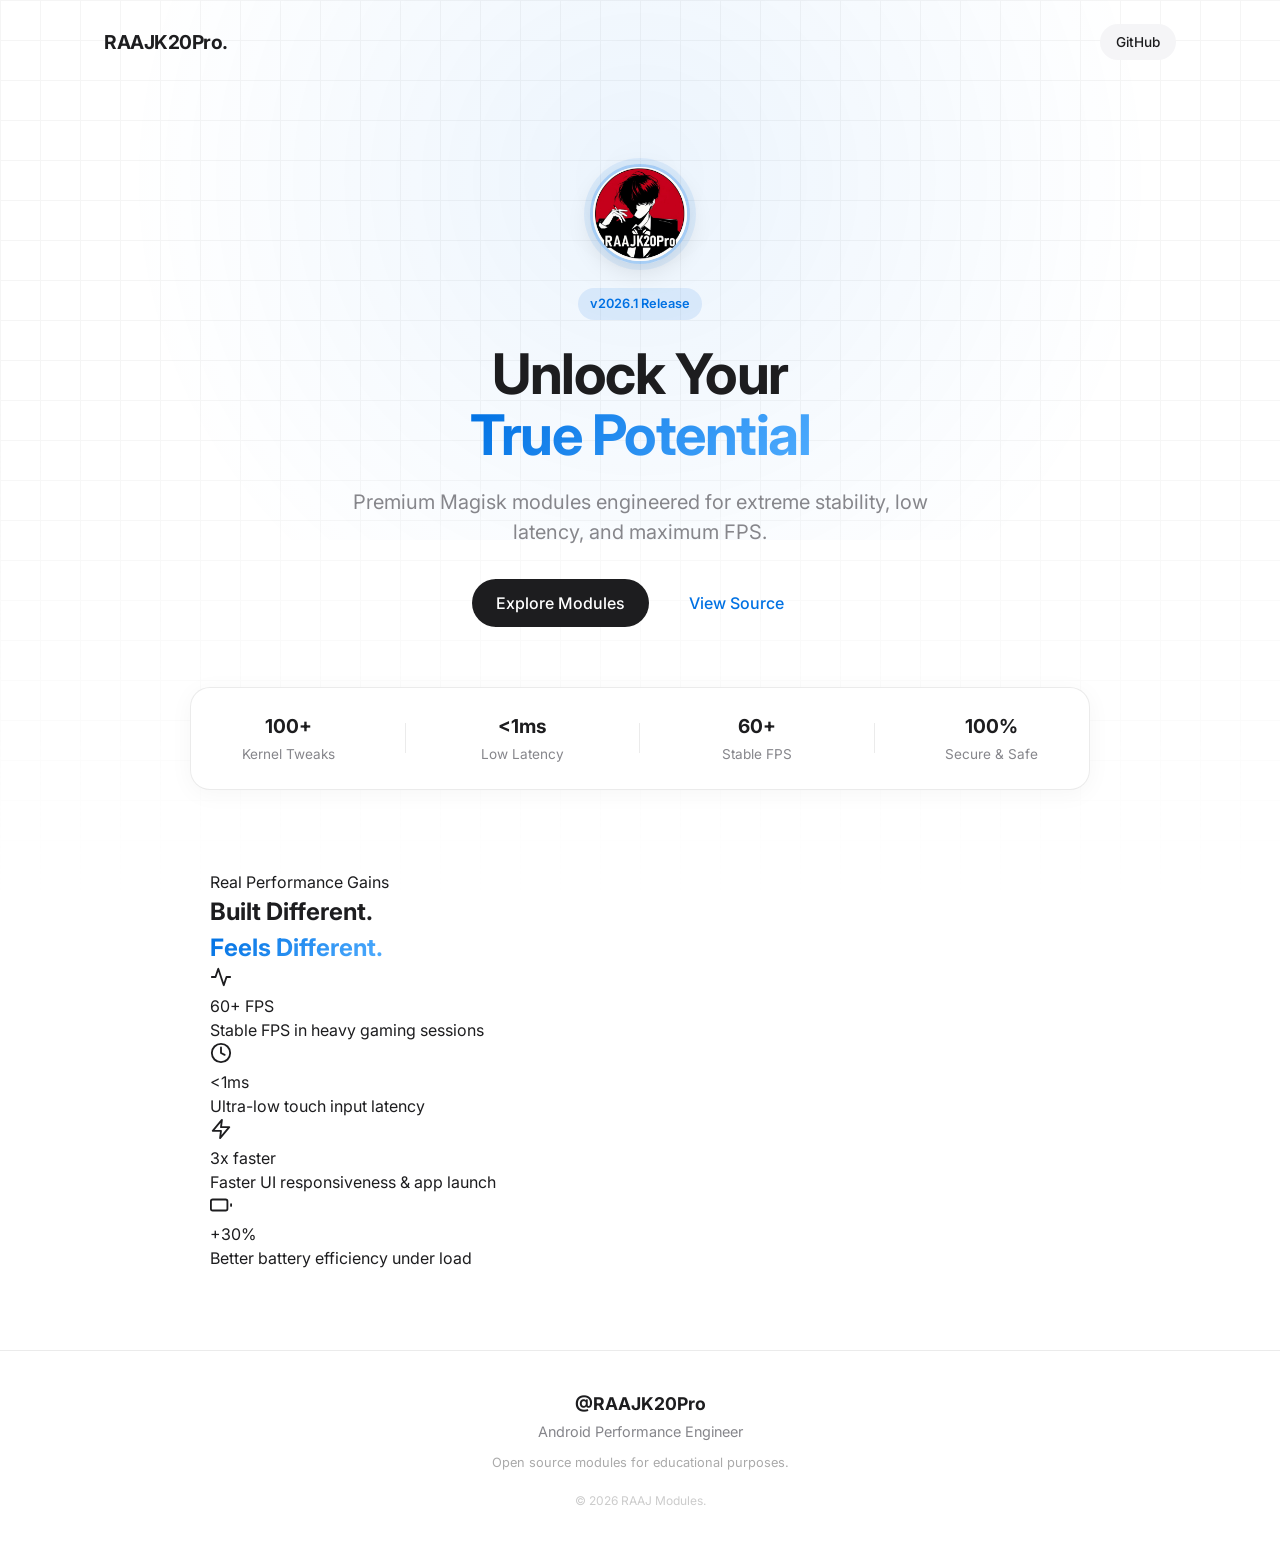
==== commit b1ee4f99: "Update index.html" ====
--- a/index.html
+++ b/index.html
@@ -4,83 +4,93 @@
     <meta charset="UTF-8">
     <meta name="viewport" content="width=device-width, initial-scale=1.0">
     <title>RAAJK20Pro | Android Performance</title>
-    <link href="https://fonts.googleapis.com/css2?family=Inter:wght@400;500;600;700&display=swap" rel="stylesheet">
+    <link href="https://fonts.googleapis.com/css2?family=Inter:wght@400;500;600;700;800&display=swap" rel="stylesheet">
     <link rel="stylesheet" href="style.css">
 </head>
 <body>
 
-    <!-- Background Elements -->
     <div class="bg-grid"></div>
     <div class="bg-glow"></div>
+    <div class="bg-orb orb-1"></div>
+    <div class="bg-orb orb-2"></div>
 
-    <!-- Navigation -->
     <nav class="navbar fade-in">
         <div class="logo">RAAJK20Pro.</div>
         <a href="https://github.com/raajk20pro" target="_blank" class="btn-nav">GitHub</a>
     </nav>
 
-    <!-- Hero Section -->
     <header class="hero fade-in delay-1">
-        <div class="avatar-circle">
-            <img src="avatar.webp" alt="RAAJK20Pro Avatar">
+        <div class="avatar-wrap">
+            <div class="avatar-ring"></div>
+            <div class="avatar-circle">
+                <img src="[data-uri]" alt="RAAJK20Pro">
+            </div>
         </div>
         <span class="badge">v2026.1 Release</span>
         <h1>Unlock Your<br><span class="gradient-text">True Potential</span></h1>
         <p class="subtitle">Premium Magisk modules engineered for extreme stability, low latency, and maximum FPS.</p>
-        
         <div class="hero-btns">
             <a href="modules.html" class="btn btn-primary">Explore Modules</a>
             <a href="https://github.com/raajk20pro" target="_blank" class="btn btn-secondary">View Source</a>
         </div>
     </header>
 
-    <!-- Stats Bar -->
     <section class="stats-section fade-in delay-2">
         <div class="stats-container">
-            <div class="stat-item">
-                <strong>100+</strong>
-                <span>Kernel Tweaks</span>
-            </div>
+            <div class="stat-item"><strong>100+</strong><span>Kernel Tweaks</span></div>
             <div class="stat-divider"></div>
-            <div class="stat-item">
-                <strong>&lt;1ms</strong>
-                <span>Low Latency</span>
-            </div>
+            <div class="stat-item"><strong>&lt;1ms</strong><span>Low Latency</span></div>
             <div class="stat-divider"></div>
-            <div class="stat-item">
-                <strong>60+</strong>
-                <span>Stable FPS</span>
-            </div>
+            <div class="stat-item"><strong>60+</strong><span>Stable FPS</span></div>
             <div class="stat-divider"></div>
-            <div class="stat-item">
-                <strong>100%</strong>
-                <span>Secure & Safe</span>
-            </div>
+            <div class="stat-item"><strong>100%</strong><span>Secure &amp; Safe</span></div>
         </div>
     </section>
 
+    <section class="performance-section fade-in delay-3">
+        <div class="perf-label">Real Performance Gains</div>
+        <h2 class="perf-title">Built Different.<br><span class="gradient-text">Feels Different.</span></h2>
+        <div class="perf-grid">
 
-    <!-- Performance Section -->
-    <section class="performance-section fade-in delay-4">
-        <div class="perf-container">
-            <div class="perf-text">
-                <h2>Real Performance Gains</h2>
-                <ul class="checklist">
-                    <li><span class="check">✔</span> Stable FPS in heavy gaming</li>
-                    <li><span class="check">✔</span> Reduced touch latency</li>
-                    <li><span class="check">✔</span> Faster UI responsiveness</li>
-                    <li><span class="check">✔</span> Better battery efficiency</li>
-                </ul>
+            <div class="perf-card">
+                <div class="perf-icon">
+                    <svg width="22" height="22" viewBox="0 0 24 24" fill="none" stroke="currentColor" stroke-width="2" stroke-linecap="round" stroke-linejoin="round"><polyline points="22 12 18 12 15 21 9 3 6 12 2 12"></polyline></svg>
+                </div>
+                <div class="perf-stat">60<span>+ FPS</span></div>
+                <div class="perf-desc">Stable FPS in heavy gaming sessions</div>
+                <div class="perf-bar"><div class="perf-fill" style="width:92%"></div></div>
             </div>
-            <div class="perf-visual">
-                <div class="circle-outer">
-                    <div class="circle-inner"></div>
+
+            <div class="perf-card">
+                <div class="perf-icon">
+                    <svg width="22" height="22" viewBox="0 0 24 24" fill="none" stroke="currentColor" stroke-width="2" stroke-linecap="round" stroke-linejoin="round"><circle cx="12" cy="12" r="10"></circle><polyline points="12 6 12 12 16 14"></polyline></svg>
                 </div>
+                <div class="perf-stat">&lt;1<span>ms</span></div>
+                <div class="perf-desc">Ultra-low touch input latency</div>
+                <div class="perf-bar"><div class="perf-fill" style="width:98%"></div></div>
             </div>
+
+            <div class="perf-card">
+                <div class="perf-icon">
+                    <svg width="22" height="22" viewBox="0 0 24 24" fill="none" stroke="currentColor" stroke-width="2" stroke-linecap="round" stroke-linejoin="round"><path d="M13 2L3 14h9l-1 8 10-12h-9l1-8z"></path></svg>
+                </div>
+                <div class="perf-stat">3x<span> faster</span></div>
+                <div class="perf-desc">Faster UI responsiveness &amp; app launch</div>
+                <div class="perf-bar"><div class="perf-fill" style="width:85%"></div></div>
+            </div>
+
+            <div class="perf-card">
+                <div class="perf-icon">
+                    <svg width="22" height="22" viewBox="0 0 24 24" fill="none" stroke="currentColor" stroke-width="2" stroke-linecap="round" stroke-linejoin="round"><rect x="1" y="6" width="18" height="12" rx="2" ry="2"></rect><line x1="23" y1="13" x2="23" y2="11"></line></svg>
+                </div>
+                <div class="perf-stat">+30<span>%</span></div>
+                <div class="perf-desc">Better battery efficiency under load</div>
+                <div class="perf-bar"><div class="perf-fill" style="width:74%"></div></div>
+            </div>
+
         </div>
     </section>
 
-    <!-- Footer -->
     <footer class="fade-in delay-4">
         <div class="footer-content">
             <h3>@RAAJK20Pro</h3>
--- a/style.css
+++ b/style.css
@@ -79,6 +79,28 @@
     margin: 0 auto;
 }
 
+/* Avatar Circle */
+.avatar-circle {
+    width: 100px;
+    height: 100px;
+    border-radius: 50%;
+    overflow: hidden;
+    margin: 0 auto 24px;
+    border: 3px solid rgba(0, 113, 227, 0.3);
+    box-shadow: 0 0 0 6px rgba(0, 113, 227, 0.08), 0 8px 24px rgba(0,0,0,0.1);
+    transition: transform 0.3s ease, box-shadow 0.3s ease;
+}
+.avatar-circle:hover {
+    transform: scale(1.05);
+    box-shadow: 0 0 0 8px rgba(0, 113, 227, 0.12), 0 12px 30px rgba(0,0,0,0.15);
+}
+.avatar-circle img {
+    width: 100%;
+    height: 100%;
+    object-fit: cover;
+    display: block;
+}
+
 .badge {
     display: inline-block;
     background: rgba(0, 113, 227, 0.1); color: var(--accent-blue);
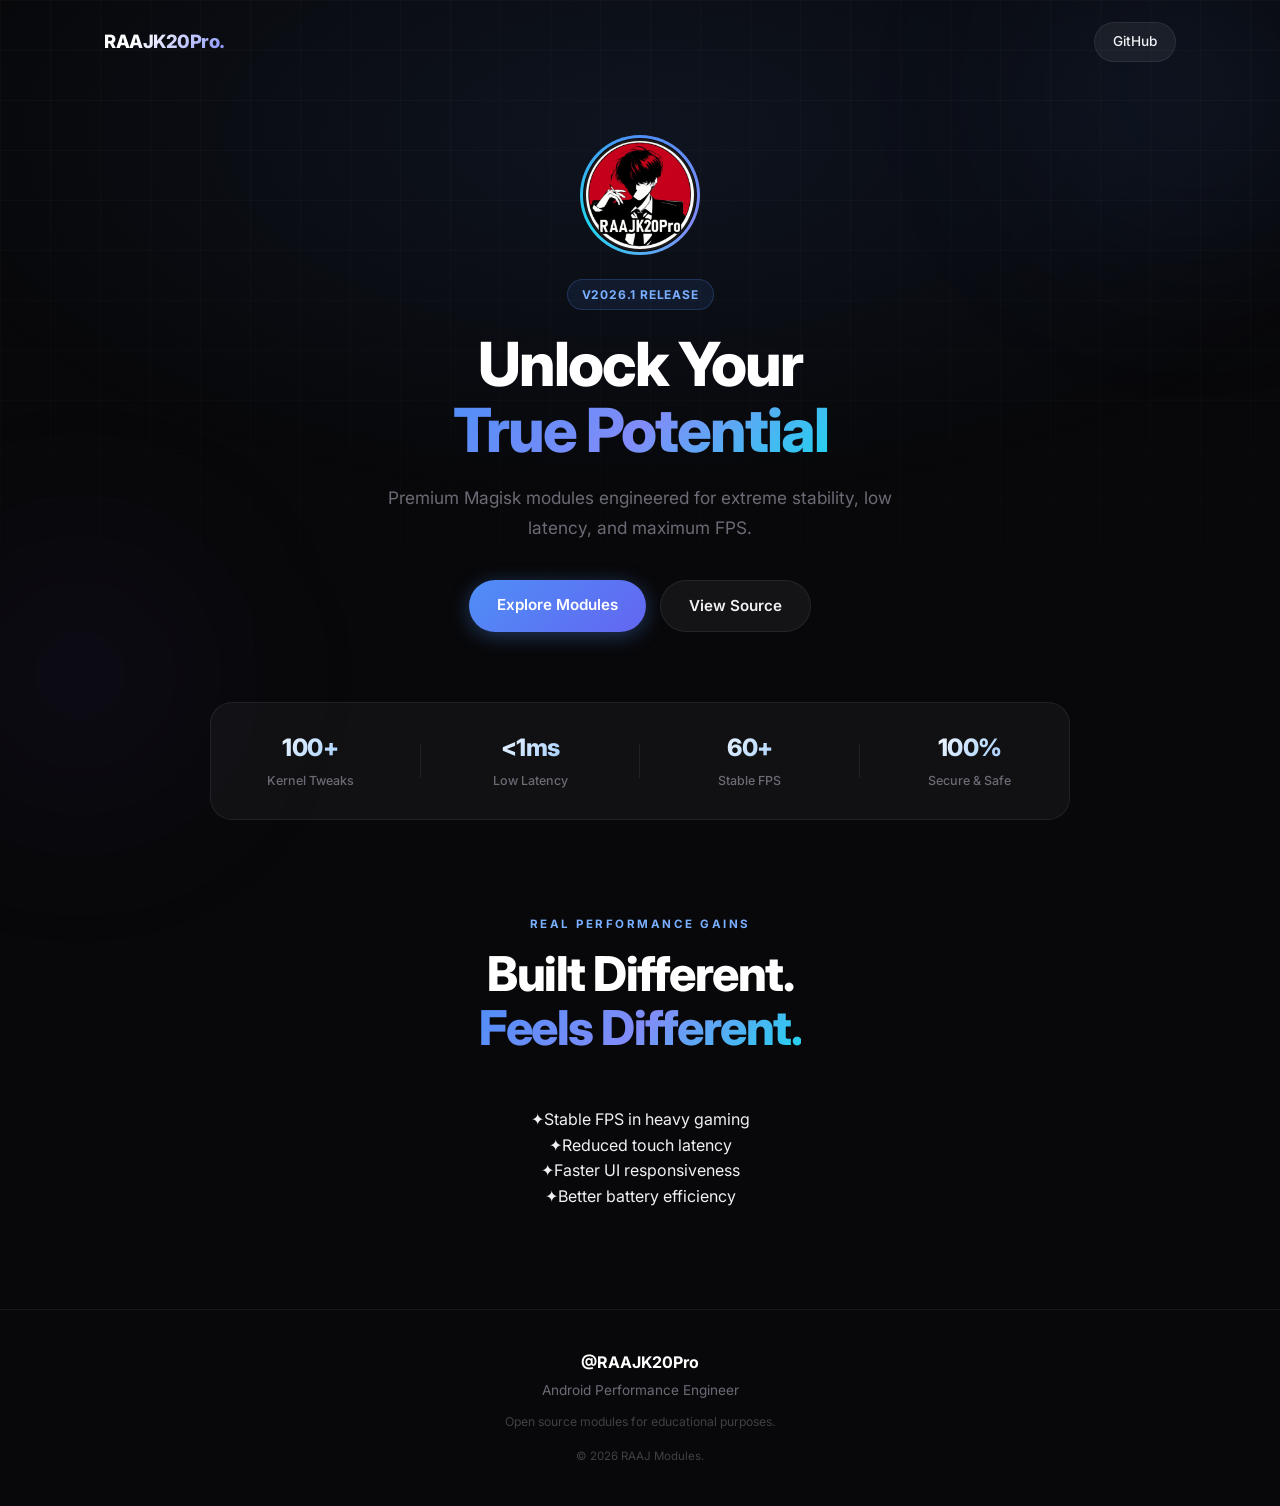
==== commit c02ff5e3: "Update index.html" ====
--- a/index.html
+++ b/index.html
@@ -50,44 +50,11 @@
     <section class="performance-section fade-in delay-3">
         <div class="perf-label">Real Performance Gains</div>
         <h2 class="perf-title">Built Different.<br><span class="gradient-text">Feels Different.</span></h2>
-        <div class="perf-grid">
-
-            <div class="perf-card">
-                <div class="perf-icon">
-                    <svg width="22" height="22" viewBox="0 0 24 24" fill="none" stroke="currentColor" stroke-width="2" stroke-linecap="round" stroke-linejoin="round"><polyline points="22 12 18 12 15 21 9 3 6 12 2 12"></polyline></svg>
-                </div>
-                <div class="perf-stat">60<span>+ FPS</span></div>
-                <div class="perf-desc">Stable FPS in heavy gaming sessions</div>
-                <div class="perf-bar"><div class="perf-fill" style="width:92%"></div></div>
-            </div>
-
-            <div class="perf-card">
-                <div class="perf-icon">
-                    <svg width="22" height="22" viewBox="0 0 24 24" fill="none" stroke="currentColor" stroke-width="2" stroke-linecap="round" stroke-linejoin="round"><circle cx="12" cy="12" r="10"></circle><polyline points="12 6 12 12 16 14"></polyline></svg>
-                </div>
-                <div class="perf-stat">&lt;1<span>ms</span></div>
-                <div class="perf-desc">Ultra-low touch input latency</div>
-                <div class="perf-bar"><div class="perf-fill" style="width:98%"></div></div>
-            </div>
-
-            <div class="perf-card">
-                <div class="perf-icon">
-                    <svg width="22" height="22" viewBox="0 0 24 24" fill="none" stroke="currentColor" stroke-width="2" stroke-linecap="round" stroke-linejoin="round"><path d="M13 2L3 14h9l-1 8 10-12h-9l1-8z"></path></svg>
-                </div>
-                <div class="perf-stat">3x<span> faster</span></div>
-                <div class="perf-desc">Faster UI responsiveness &amp; app launch</div>
-                <div class="perf-bar"><div class="perf-fill" style="width:85%"></div></div>
-            </div>
-
-            <div class="perf-card">
-                <div class="perf-icon">
-                    <svg width="22" height="22" viewBox="0 0 24 24" fill="none" stroke="currentColor" stroke-width="2" stroke-linecap="round" stroke-linejoin="round"><rect x="1" y="6" width="18" height="12" rx="2" ry="2"></rect><line x1="23" y1="13" x2="23" y2="11"></line></svg>
-                </div>
-                <div class="perf-stat">+30<span>%</span></div>
-                <div class="perf-desc">Better battery efficiency under load</div>
-                <div class="perf-bar"><div class="perf-fill" style="width:74%"></div></div>
-            </div>
-
+        <div class="checklist-box">
+            <div class="check-item"><span class="check-icon">✦</span><span>Stable FPS in heavy gaming</span></div>
+            <div class="check-item"><span class="check-icon">✦</span><span>Reduced touch latency</span></div>
+            <div class="check-item"><span class="check-icon">✦</span><span>Faster UI responsiveness</span></div>
+            <div class="check-item"><span class="check-icon">✦</span><span>Better battery efficiency</span></div>
         </div>
     </section>
 
--- a/style.css
+++ b/style.css
@@ -1,363 +1,441 @@
-/* -----------------------------------------------------------
+/* =====================================================
    VARIABLES & RESET
------------------------------------------------------------ */
+===================================================== */
 :root {
-    --bg-color: #ffffff;
-    --text-main: #1d1d1f;
-    --text-muted: #86868b;
-    --accent-blue: #0071e3;
-    --accent-hover: #0077ed;
-    --bg-grid: #e5e5e5;
-    --card-bg: #ffffff;
-    --border-light: rgba(0, 0, 0, 0.08);
-    --shadow-soft: 0 4px 24px rgba(0, 0, 0, 0.04);
-    --shadow-hover: 0 8px 32px rgba(0, 0, 0, 0.08);
-    --radius-lg: 20px;
-    --radius-md: 12px;
-    --font-stack: 'Inter', -apple-system, BlinkMacSystemFont, sans-serif;
-}
-
-* { margin: 0; padding: 0; box-sizing: border-box; }
-html { scroll-behavior: smooth; }
-
+    --bg: #08080a;
+    --text: #f1f1f3;
+    --muted: #6b6b76;
+    --card-bg: rgba(255,255,255,0.04);
+    --card-border: rgba(255,255,255,0.07);
+    --blue: #4f8ef7;
+    --blue-glow: rgba(79,142,247,0.25);
+    --blue-soft: rgba(79,142,247,0.10);
+    --radius-lg: 22px;
+    --radius-md: 13px;
+    --font: 'Inter', -apple-system, BlinkMacSystemFont, sans-serif;
+}
+* { margin:0; padding:0; box-sizing:border-box; }
+html { scroll-behavior:smooth; }
 body {
-    background-color: var(--bg-color);
-    color: var(--text-main);
-    font-family: var(--font-stack);
-    line-height: 1.5;
+    background: var(--bg);
+    color: var(--text);
+    font-family: var(--font);
+    line-height: 1.6;
     overflow-x: hidden;
     -webkit-font-smoothing: antialiased;
 }
 
-/* -----------------------------------------------------------
+/* =====================================================
    BACKGROUND
------------------------------------------------------------ */
+===================================================== */
 .bg-grid {
-    position: fixed; top: 0; left: 0; width: 100%; height: 100%;
-    background-image: 
-        linear-gradient(var(--bg-grid) 1px, transparent 1px),
-        linear-gradient(90deg, var(--bg-grid) 1px, transparent 1px);
-    background-size: 40px 40px;
-    opacity: 0.4;
-    z-index: -2;
-    mask-image: linear-gradient(to bottom, black 40%, transparent 100%);
-    -webkit-mask-image: linear-gradient(to bottom, black 40%, transparent 100%);
-}
-
+    position:fixed; top:0; left:0; width:100%; height:100%;
+    background-image:
+        linear-gradient(rgba(255,255,255,0.025) 1px, transparent 1px),
+        linear-gradient(90deg, rgba(255,255,255,0.025) 1px, transparent 1px);
+    background-size: 50px 50px;
+    z-index:-3;
+    mask-image: linear-gradient(to bottom, black 20%, transparent 90%);
+    -webkit-mask-image: linear-gradient(to bottom, black 20%, transparent 90%);
+}
 .bg-glow {
-    position: fixed; top: -20%; left: 50%;
-    transform: translateX(-50%);
-    width: 100vw; height: 80vh;
-    background: radial-gradient(circle at center, rgba(0, 113, 227, 0.08) 0%, transparent 70%);
-    z-index: -1; pointer-events: none;
-}
-
-/* -----------------------------------------------------------
+    position:fixed; top:-30%; left:50%;
+    transform:translateX(-50%);
+    width:130vw; height:90vh;
+    background:radial-gradient(ellipse at center, rgba(79,142,247,0.09) 0%, transparent 65%);
+    z-index:-2; pointer-events:none;
+}
+.bg-orb {
+    position:fixed; border-radius:50%;
+    z-index:-2; pointer-events:none; filter:blur(90px);
+}
+.orb-1 {
+    width:420px; height:420px;
+    background:radial-gradient(circle, rgba(79,142,247,0.13), transparent 70%);
+    top:-120px; right:-120px;
+}
+.orb-2 {
+    width:360px; height:360px;
+    background:radial-gradient(circle, rgba(139,92,246,0.09), transparent 70%);
+    bottom:5%; left:-100px;
+}
+
+/* =====================================================
    NAVBAR
------------------------------------------------------------ */
+===================================================== */
 .navbar {
-    display: flex; justify-content: space-between; align-items: center;
-    padding: 24px 5%;
-    max-width: 1200px; margin: 0 auto;
-}
-.logo { font-weight: 700; font-size: 1.2rem; letter-spacing: -0.5px; }
+    display:flex; justify-content:space-between; align-items:center;
+    padding:22px 5%; max-width:1200px; margin:0 auto;
+    position:relative; z-index:10;
+}
+.logo {
+    font-weight:800; font-size:1.15rem; letter-spacing:-0.5px;
+    background:linear-gradient(135deg,#fff 30%,#818cf8);
+    -webkit-background-clip:text; -webkit-text-fill-color:transparent;
+    text-decoration:none;
+}
 .btn-nav {
-    background: #f5f5f7; color: var(--text-main);
-    padding: 8px 16px; border-radius: 20px;
-    text-decoration: none; font-size: 0.85rem; font-weight: 500;
-    transition: 0.2s;
-}
-.btn-nav:hover { background: #e8e8ed; }
-
-/* -----------------------------------------------------------
-   HERO SECTION
------------------------------------------------------------ */
+    background:rgba(255,255,255,0.06);
+    border:1px solid var(--card-border);
+    color:var(--text);
+    padding:8px 18px; border-radius:20px;
+    text-decoration:none; font-size:0.85rem; font-weight:500;
+    transition:all 0.2s; backdrop-filter:blur(10px);
+}
+.btn-nav:hover { background:rgba(255,255,255,0.11); }
+
+/* =====================================================
+   AVATAR
+===================================================== */
+.avatar-wrap {
+    position:relative; width:112px; height:112px;
+    margin:0 auto 28px;
+}
+.avatar-ring {
+    position:absolute; inset:-4px; border-radius:50%;
+    background:conic-gradient(from 0deg,#4f8ef7,#818cf8,#22d3ee,#4f8ef7);
+    animation:ringRotate 4s linear infinite; z-index:0;
+}
+.avatar-ring::after {
+    content:''; position:absolute; inset:3px;
+    background:var(--bg); border-radius:50%;
+}
+.avatar-circle {
+    position:relative; z-index:1;
+    width:112px; height:112px;
+    border-radius:50%; overflow:hidden;
+    border:2px solid rgba(255,255,255,0.08);
+}
+.avatar-circle img { width:100%; height:100%; object-fit:cover; display:block; }
+@keyframes ringRotate { to { transform:rotate(360deg); } }
+
+/* Small avatar — modules page */
+.mod-avatar-sm {
+    width:70px; height:70px; border-radius:50%; overflow:hidden;
+    margin:0 auto 18px;
+    border:2px solid rgba(79,142,247,0.4);
+    box-shadow:0 0 24px rgba(79,142,247,0.18);
+}
+.mod-avatar-sm img { width:100%; height:100%; object-fit:cover; display:block; }
+
+/* =====================================================
+   BADGE
+===================================================== */
+.badge {
+    display:inline-block;
+    background:var(--blue-soft);
+    border:1px solid rgba(79,142,247,0.22);
+    color:#7aafff;
+    padding:5px 14px; border-radius:20px;
+    font-size:0.75rem; font-weight:700;
+    letter-spacing:0.8px; text-transform:uppercase;
+    margin-bottom:22px;
+}
+
+/* =====================================================
+   HERO
+===================================================== */
 .hero {
-    text-align: center; 
-    padding: 80px 20px 60px;
-    max-width: 800px; 
-    margin: 0 auto;
-}
-
-/* Avatar Circle */
-.avatar-circle {
-    width: 100px;
-    height: 100px;
-    border-radius: 50%;
-    overflow: hidden;
-    margin: 0 auto 24px;
-    border: 3px solid rgba(0, 113, 227, 0.3);
-    box-shadow: 0 0 0 6px rgba(0, 113, 227, 0.08), 0 8px 24px rgba(0,0,0,0.1);
-    transition: transform 0.3s ease, box-shadow 0.3s ease;
-}
-.avatar-circle:hover {
-    transform: scale(1.05);
-    box-shadow: 0 0 0 8px rgba(0, 113, 227, 0.12), 0 12px 30px rgba(0,0,0,0.15);
-}
-.avatar-circle img {
-    width: 100%;
-    height: 100%;
-    object-fit: cover;
-    display: block;
-}
-
-.badge {
-    display: inline-block;
-    background: rgba(0, 113, 227, 0.1); color: var(--accent-blue);
-    padding: 6px 12px; border-radius: 20px;
-    font-size: 0.8rem; font-weight: 600; margin-bottom: 24px;
-}
-
+    text-align:center;
+    padding:55px 20px 70px;
+    max-width:800px; margin:0 auto;
+}
 .hero h1 {
-    font-size: clamp(2.5rem, 5vw, 3.5rem); 
-    font-weight: 700; letter-spacing: -1.5px;
-    line-height: 1.1; margin-bottom: 20px;
-}
-
+    font-size:clamp(2.5rem,5.5vw,3.8rem);
+    font-weight:800; letter-spacing:-2px;
+    line-height:1.08; margin-bottom:20px; color:#fff;
+}
 .gradient-text {
-    background: linear-gradient(135deg, var(--accent-blue), #4facfe);
-    -webkit-background-clip: text; -webkit-text-fill-color: transparent;
-}
-
+    background:linear-gradient(135deg,#4f8ef7 0%,#818cf8 50%,#22d3ee 100%);
+    -webkit-background-clip:text; -webkit-text-fill-color:transparent;
+}
 .subtitle {
-    font-size: 1.25rem; color: var(--text-muted);
-    max-width: 600px; margin: 0 auto 32px;
-}
-
-.hero-btns { display: flex; gap: 16px; justify-content: center; flex-wrap: wrap; }
-
+    font-size:1.08rem; color:var(--muted);
+    max-width:520px; margin:0 auto 36px; line-height:1.75;
+}
+.hero-btns { display:flex; gap:14px; justify-content:center; flex-wrap:wrap; }
 .btn {
-    padding: 12px 24px; border-radius: 30px;
-    font-weight: 500; text-decoration: none; font-size: 1rem;
-    transition: transform 0.2s ease;
-}
-.btn:active { transform: scale(0.98); }
-.btn-primary { background: var(--text-main); color: white; }
-.btn-primary:hover { background: #000; }
-.btn-secondary { background: transparent; color: var(--accent-blue); }
-.btn-secondary:hover { text-decoration: underline; }
-
-/* -----------------------------------------------------------
+    padding:13px 28px; border-radius:30px;
+    font-weight:600; text-decoration:none; font-size:0.95rem;
+    transition:all 0.25s ease;
+}
+.btn:active { transform:scale(0.97); }
+.btn-primary {
+    background:linear-gradient(135deg,#4f8ef7,#6366f1);
+    color:#fff;
+    box-shadow:0 4px 20px rgba(79,142,247,0.35);
+}
+.btn-primary:hover { box-shadow:0 6px 30px rgba(79,142,247,0.55); transform:translateY(-1px); }
+.btn-secondary {
+    background:rgba(255,255,255,0.05);
+    border:1px solid var(--card-border);
+    color:var(--text); backdrop-filter:blur(10px);
+}
+.btn-secondary:hover { background:rgba(255,255,255,0.09); }
+
+/* =====================================================
    STATS BAR
------------------------------------------------------------ */
-.stats-section { padding: 0 20px; margin-bottom: 80px; }
+===================================================== */
+.stats-section { padding:0 20px; margin-bottom:90px; }
 .stats-container {
-    max-width: 900px; margin: 0 auto;
-    background: var(--card-bg);
-    border: 1px solid var(--border-light);
-    border-radius: var(--radius-lg);
-    padding: 24px;
-    display: flex; justify-content: space-around; align-items: center;
-    box-shadow: var(--shadow-soft);
-    flex-wrap: wrap;
-    gap: 20px;
-}
-.stat-item { text-align: center; min-width: 100px; }
-.stat-item strong { display: block; font-size: 1.2rem; color: var(--text-main); }
-.stat-item span { font-size: 0.85rem; color: var(--text-muted); }
-.stat-divider { width: 1px; height: 30px; background: var(--border-light); }
-
-/* -----------------------------------------------------------
-   MODULES SECTION
------------------------------------------------------------ */
-.modules-section {
-    max-width: 1100px; margin: 0 auto; padding: 0 20px 80px;
-}
-.section-header { text-align: center; margin-bottom: 40px; }
-.section-header h2 { font-size: 2rem; font-weight: 600; letter-spacing: -0.5px; }
-
-.grid-layout {
-    display: grid; 
-    grid-template-columns: repeat(auto-fit, minmax(260px, 1fr));
-    gap: 24px;
-}
-
-.card {
-    background: var(--card-bg);
-    border: 1px solid var(--border-light);
-    border-radius: var(--radius-lg);
-    padding: 30px;
-    transition: all 0.3s ease;
-    display: flex; flex-direction: column;
-    align-items: flex-start;
-}
-.card:hover {
-    transform: translateY(-4px);
-    box-shadow: var(--shadow-hover);
-    border-color: rgba(0, 113, 227, 0.2);
-}
-
-.icon-box {
-    width: 48px; height: 48px;
-    background: #f5f5f7;
-    border-radius: 12px;
-    display: flex; align-items: center; justify-content: center;
-    margin-bottom: 20px;
-    color: var(--accent-blue);
-}
-.icon-box svg { width: 24px; height: 24px; stroke-width: 2px; }
-
-.card h3 { font-size: 1.1rem; font-weight: 600; margin-bottom: 8px; }
-.card p { 
-    font-size: 0.9rem; color: var(--text-muted); 
-    margin-bottom: 24px; 
-    line-height: 1.5;
-    flex-grow: 1; 
-}
-
-.card-actions {
-    width: 100%;
-    display: flex; flex-direction: column; gap: 12px;
-    margin-top: auto;
-}
-
-.btn-card {
-    display: block;
-    text-align: center; 
-    padding: 12px; 
-    border-radius: var(--radius-md);
-    text-decoration: none; 
-    font-size: 0.9rem; 
-    font-weight: 600;
-    transition: 0.2s;
-}
-
-.btn-card.primary {
-    background: var(--accent-blue); color: white;
-    box-shadow: 0 2px 8px rgba(0, 113, 227, 0.2);
-}
-.btn-card.primary:hover { background: var(--accent-hover); }
-
-.btn-card.text {
-    color: var(--text-muted); background: transparent;
-}
-.btn-card.text:hover { color: var(--accent-blue); background: #f5f5f7; }
-
-/* -----------------------------------------------------------
-   CHANGELOG PAGE STYLES (FIXED UI CRASH)
------------------------------------------------------------ */
+    max-width:860px; margin:0 auto;
+    background:var(--card-bg);
+    border:1px solid var(--card-border);
+    border-radius:var(--radius-lg);
+    padding:26px 32px;
+    display:flex; justify-content:space-around; align-items:center;
+    backdrop-filter:blur(20px); flex-wrap:wrap; gap:20px;
+}
+.stat-item { text-align:center; min-width:90px; }
+.stat-item strong {
+    display:block; font-size:1.5rem; font-weight:800;
+    background:linear-gradient(135deg,#fff,#93c5fd);
+    -webkit-background-clip:text; -webkit-text-fill-color:transparent;
+    letter-spacing:-0.5px;
+}
+.stat-item span { font-size:0.78rem; color:var(--muted); font-weight:500; }
+.stat-divider { width:1px; height:34px; background:var(--card-border); }
+
+/* =====================================================
+   PERFORMANCE SECTION — PREMIUM
+===================================================== */
+.performance-section {
+    max-width:1060px; margin:0 auto 100px; padding:0 20px;
+    text-align:center;
+}
+.perf-label {
+    display:inline-block;
+    font-size:0.72rem; font-weight:700; letter-spacing:2.5px;
+    text-transform:uppercase; color:#7aafff; margin-bottom:14px;
+}
+.perf-title {
+    font-size:clamp(2rem,4vw,3rem);
+    font-weight:800; letter-spacing:-1.5px;
+    color:#fff; margin-bottom:52px; line-height:1.12;
+}
+.perf-grid {
+    display:grid;
+    grid-template-columns:repeat(auto-fit,minmax(228px,1fr));
+    gap:20px;
+}
+.perf-card {
+    background:var(--card-bg);
+    border:1px solid var(--card-border);
+    border-radius:var(--radius-lg);
+    padding:28px 24px; text-align:left;
+    position:relative; overflow:hidden;
+    backdrop-filter:blur(20px);
+    transition:all 0.3s ease;
+}
+.perf-card::before {
+    content:''; position:absolute; top:0; left:0; right:0; height:1px;
+    background:linear-gradient(90deg,transparent,rgba(79,142,247,0.5),transparent);
+}
+.perf-card:hover {
+    border-color:rgba(79,142,247,0.28);
+    transform:translateY(-5px);
+    box-shadow:0 24px 48px rgba(0,0,0,0.4),0 0 40px rgba(79,142,247,0.07);
+}
+.perf-icon {
+    width:42px; height:42px;
+    background:var(--blue-soft);
+    border:1px solid rgba(79,142,247,0.2);
+    border-radius:11px;
+    display:flex; align-items:center; justify-content:center;
+    margin-bottom:18px; color:#7aafff;
+}
+.perf-stat {
+    font-size:2.5rem; font-weight:800;
+    color:#fff; letter-spacing:-1px; margin-bottom:6px; line-height:1;
+}
+.perf-stat span { font-size:1rem; font-weight:600; color:var(--muted); }
+.perf-desc {
+    font-size:0.83rem; color:var(--muted);
+    line-height:1.6; margin-bottom:22px;
+}
+.perf-bar {
+    height:4px; background:rgba(255,255,255,0.05);
+    border-radius:99px; overflow:hidden;
+}
+.perf-fill {
+    height:100%;
+    background:linear-gradient(90deg,#4f8ef7,#818cf8);
+    border-radius:99px;
+}
+
+/* =====================================================
+   MODULES PAGE
+===================================================== */
+.mod-page {
+    max-width:1100px; margin:0 auto;
+    padding:30px 20px 80px;
+}
+.mod-header {
+    text-align:center; margin-bottom:56px;
+}
+.mod-header h1 {
+    font-size:clamp(2.2rem,5vw,3.2rem);
+    font-weight:800; letter-spacing:-1.5px;
+    margin-bottom:14px; color:#fff;
+}
+.module-grid {
+    display:grid;
+    grid-template-columns:repeat(auto-fit,minmax(260px,1fr));
+    gap:22px;
+}
+.mod-card {
+    background:var(--card-bg);
+    border:1px solid var(--card-border);
+    border-radius:var(--radius-lg); overflow:hidden;
+    transition:all 0.3s ease; backdrop-filter:blur(20px);
+}
+.mod-card:hover {
+    transform:translateY(-5px);
+    box-shadow:0 24px 50px rgba(0,0,0,0.45),0 0 0 1px rgba(255,255,255,0.07);
+}
+.mod-card-top {
+    padding:26px 22px 20px;
+    display:flex; align-items:flex-start; justify-content:space-between;
+    position:relative; overflow:hidden;
+}
+.mod-card-top::after {
+    content:''; position:absolute; inset:0;
+    background:radial-gradient(circle at 80% 10%,rgba(255,255,255,0.07),transparent 55%);
+}
+.kernel-grad { background:linear-gradient(135deg,#1a2e52,#1e1b4b); }
+.game-grad   { background:linear-gradient(135deg,#1a2e1a,#14532d); }
+.touch-grad  { background:linear-gradient(135deg,#3b1a28,#4c1d2a); }
+.net-grad    { background:linear-gradient(135deg,#142230,#0c1a2e); }
+.mod-icon {
+    width:50px; height:50px;
+    background:rgba(255,255,255,0.13);
+    border:1px solid rgba(255,255,255,0.15);
+    border-radius:14px;
+    display:flex; align-items:center; justify-content:center;
+    color:#fff; position:relative; z-index:1;
+}
+.mod-version {
+    background:rgba(255,255,255,0.14);
+    border:1px solid rgba(255,255,255,0.18);
+    color:rgba(255,255,255,0.88);
+    font-size:0.72rem; font-weight:700;
+    padding:3px 10px; border-radius:20px;
+    position:relative; z-index:1; letter-spacing:0.5px;
+}
+.mod-card-body { padding:20px 22px 24px; }
+.mod-card-body h3 { font-size:1.05rem; font-weight:700; color:#fff; margin-bottom:8px; }
+.mod-card-body p { font-size:0.83rem; color:var(--muted); line-height:1.65; margin-bottom:16px; }
+.mod-tags { display:flex; gap:6px; flex-wrap:wrap; margin-bottom:18px; }
+.mod-tags span {
+    background:rgba(79,142,247,0.08);
+    border:1px solid rgba(79,142,247,0.18);
+    color:#7aafff;
+    font-size:0.7rem; font-weight:700;
+    padding:3px 10px; border-radius:20px; letter-spacing:0.3px;
+}
+.mod-actions { display:flex; gap:10px; }
+.btn-dl {
+    flex:1; text-align:center;
+    background:linear-gradient(135deg,#4f8ef7,#6366f1);
+    color:#fff; text-decoration:none;
+    padding:10px 14px; border-radius:10px;
+    font-size:0.83rem; font-weight:700; transition:all 0.2s;
+    box-shadow:0 2px 14px rgba(79,142,247,0.28);
+}
+.btn-dl:hover { box-shadow:0 4px 22px rgba(79,142,247,0.5); transform:translateY(-1px); }
+.btn-log {
+    background:rgba(255,255,255,0.05);
+    border:1px solid var(--card-border);
+    color:var(--muted); text-decoration:none;
+    padding:10px 14px; border-radius:10px;
+    font-size:0.83rem; font-weight:600; transition:all 0.2s; white-space:nowrap;
+}
+.btn-log:hover { background:rgba(255,255,255,0.09); color:var(--text); }
+
+/* =====================================================
+   CHANGELOG PAGES
+===================================================== */
 .page-container {
-    max-width: 800px;
-    margin: 0 auto;
-    padding: 120px 20px 60px; /* Added top padding for navbar */
-}
-
-.header-center { text-align: center; margin-bottom: 40px; }
-.header-center h2 { font-size: 2rem; font-weight: 700; margin-bottom: 10px; }
-.header-center p { color: var(--text-muted); }
-
-.log-list {
-    display: flex;
-    flex-direction: column;
-    gap: 20px;
-}
-
+    max-width:780px; margin:0 auto;
+    padding:110px 20px 60px;
+}
+.header-center { text-align:center; margin-bottom:40px; }
+.header-center h2 { font-size:2rem; font-weight:700; margin-bottom:10px; color:#fff; }
+.header-center p { color:var(--muted); }
+.log-list { display:flex; flex-direction:column; gap:18px; }
 .log-item {
-    background: white;
-    border: 1px solid var(--border-light);
-    border-radius: var(--radius-lg);
-    padding: 25px;
-    transition: 0.3s;
-}
-
-.log-item:hover {
-    border-color: var(--accent-blue);
-    box-shadow: var(--shadow-soft);
-}
-
+    background:var(--card-bg);
+    border:1px solid var(--card-border);
+    border-radius:var(--radius-lg);
+    padding:24px; backdrop-filter:blur(20px); transition:0.3s;
+}
+.log-item:hover { border-color:rgba(79,142,247,0.3); }
 .log-meta {
-    display: flex;
-    justify-content: space-between;
-    align-items: baseline;
-    margin-bottom: 15px;
-    border-bottom: 1px solid #f0f0f0;
-    padding-bottom: 10px;
-}
-
-.log-title { font-weight: 700; font-size: 1.1rem; color: var(--text-main); }
-.log-date { font-size: 0.85rem; color: var(--text-muted); font-family: monospace; }
-
-.log-points { list-style: none; padding-left: 5px; }
+    display:flex; justify-content:space-between; align-items:baseline;
+    margin-bottom:14px; border-bottom:1px solid var(--card-border); padding-bottom:10px;
+}
+.log-title { font-weight:700; font-size:1.05rem; color:#fff; }
+.log-date { font-size:0.8rem; color:var(--muted); font-family:monospace; }
+.log-points { list-style:none; padding-left:4px; }
 .log-points li {
-    position: relative;
-    padding-left: 20px;
-    margin-bottom: 8px;
-    color: var(--text-muted);
-    font-size: 0.95rem;
-    line-height: 1.5;
-}
-
+    position:relative; padding-left:18px;
+    margin-bottom:8px; color:var(--muted);
+    font-size:0.88rem; line-height:1.6;
+}
 .log-points li::before {
-    content: "";
-    position: absolute;
-    left: 0;
-    top: 9px;
-    width: 6px;
-    height: 6px;
-    background: var(--accent-blue);
-    border-radius: 50%;
-}
-
-/* -----------------------------------------------------------
-   PERFORMANCE SECTION
------------------------------------------------------------ */
-.performance-section {
-    max-width: 900px; margin: 0 auto 80px; padding: 0 20px;
-}
-.perf-container {
-    background: #fbfbfd;
-    border: 1px solid var(--border-light);
-    border-radius: var(--radius-lg);
-    padding: 40px;
-    display: flex; align-items: center; justify-content: space-between;
-    gap: 40px;
-}
-.perf-text h2 { font-size: 1.8rem; margin-bottom: 20px; letter-spacing: -0.5px; }
-.checklist { list-style: none; }
-.checklist li {
-    margin-bottom: 12px; font-size: 1rem; color: var(--text-main);
-    display: flex; align-items: center; gap: 10px;
-}
-.check { color: var(--accent-blue); font-weight: bold; }
-
-.perf-visual { display: flex; align-items: center; justify-content: center; }
-.circle-outer {
-    width: 120px; height: 120px;
-    border: 2px solid rgba(0, 113, 227, 0.2);
-    border-radius: 50%;
-    display: flex; align-items: center; justify-content: center;
-    animation: pulse 3s infinite ease-in-out;
-}
-.circle-inner { width: 60px; height: 60px; background: var(--accent-blue); border-radius: 50%; opacity: 0.8; }
-
-@keyframes pulse {
-    0% { transform: scale(1); opacity: 1; }
-    50% { transform: scale(1.05); opacity: 0.8; }
-    100% { transform: scale(1); opacity: 1; }
-}
-
-/* -----------------------------------------------------------
+    content:''; position:absolute; left:0; top:9px;
+    width:5px; height:5px;
+    background:var(--blue); border-radius:50%;
+}
+
+/* =====================================================
    FOOTER
------------------------------------------------------------ */
-footer { text-align: center; padding: 40px 20px; border-top: 1px solid var(--border-light); }
-.footer-content h3 { font-size: 1.1rem; margin-bottom: 4px; }
-.role { font-size: 0.9rem; color: var(--text-muted); margin-bottom: 10px; }
-.disclaimer { font-size: 0.8rem; color: #aaa; margin-bottom: 20px; }
-.copyright { font-size: 0.75rem; color: #ccc; }
-
-/* -----------------------------------------------------------
-   ANIMATIONS & RESPONSIVE
------------------------------------------------------------ */
-.fade-in { opacity: 0; animation: fadeIn 0.8s ease forwards; }
-.delay-1 { animation-delay: 0.1s; } .delay-2 { animation-delay: 0.2s; }
-.delay-3 { animation-delay: 0.3s; } .delay-4 { animation-delay: 0.4s; }
-
-@keyframes fadeIn { from { opacity: 0; transform: translateY(20px); } to { opacity: 1; transform: translateY(0); } }
-
-@media (max-width: 768px) {
-    .hero { padding-top: 60px; }
-    .stats-container { flex-direction: column; padding: 30px; }
-    .stat-divider { width: 30px; height: 1px; margin: 5px 0; }
-    .perf-container { flex-direction: column; text-align: center; padding: 30px; }
-    .checklist li { justify-content: center; }
-}
+===================================================== */
+footer {
+    text-align:center; padding:40px 20px;
+    border-top:1px solid var(--card-border);
+}
+.footer-content h3 { font-size:1rem; margin-bottom:4px; color:#fff; }
+.role { font-size:0.85rem; color:var(--muted); margin-bottom:10px; }
+.disclaimer { font-size:0.76rem; color:#3f3f46; margin-bottom:16px; }
+.copyright { font-size:0.72rem; color:#3f3f46; }
+.minimal-footer { text-align:center; padding:30px 20px; border-top:1px solid var(--card-border); }
+.minimal-footer p { font-size:0.78rem; color:#3f3f46; }
+
+/* =====================================================
+   ANIMATIONS
+===================================================== */
+.fade-in { opacity:0; animation:fadeIn 0.8s ease forwards; }
+.delay-1 { animation-delay:0.1s; }
+.delay-2 { animation-delay:0.2s; }
+.delay-3 { animation-delay:0.3s; }
+.delay-4 { animation-delay:0.45s; }
+@keyframes fadeIn {
+    from { opacity:0; transform:translateY(20px); }
+    to   { opacity:1; transform:translateY(0); }
+}
+
+/* =====================================================
+   RESPONSIVE
+===================================================== */
+@media (max-width:768px) {
+    .hero { padding-top:40px; }
+    .stats-container {
+        flex-direction:row;
+        flex-wrap:nowrap;
+        padding:18px 10px;
+        gap:0;
+        justify-content:space-between;
+    }
+    .stat-item { min-width:unset; flex:1; }
+    .stat-item strong { font-size:1.1rem; }
+    .stat-item span { font-size:0.66rem; }
+    .stat-divider { width:1px; height:28px; flex-shrink:0; }
+    .perf-grid { grid-template-columns:1fr 1fr; }
+    .module-grid { grid-template-columns:1fr; }
+}
+@media (max-width:480px) {
+    .perf-grid { grid-template-columns:1fr; }
+    .hero h1 { font-size:2.2rem; }
+    .mod-header h1 { font-size:2rem; }
+}
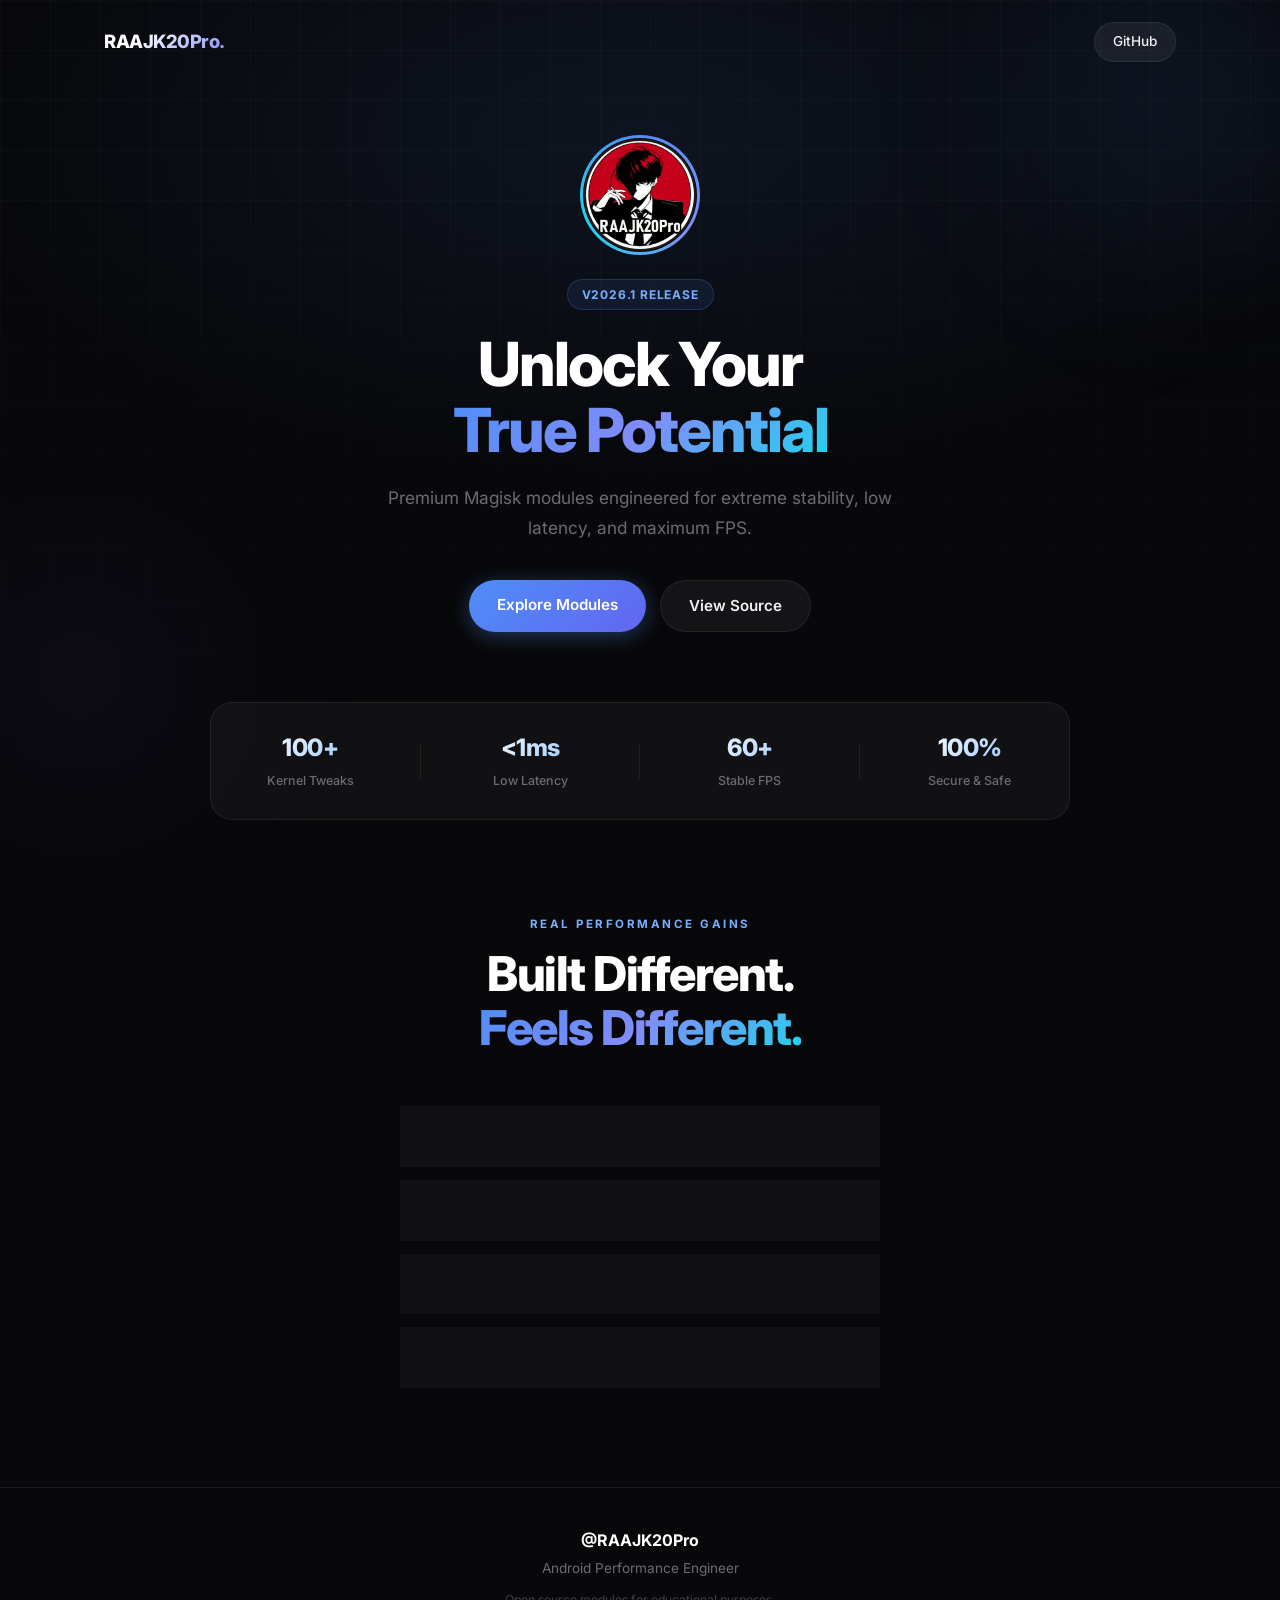
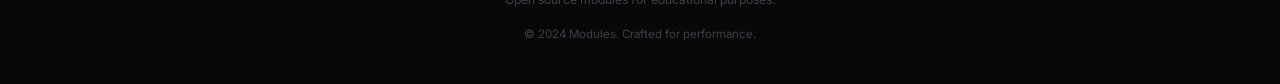
==== commit 830bba10: "Update index.html" ====
--- a/index.html
+++ b/index.html
@@ -64,7 +64,7 @@
             <p class="role">Android Performance Engineer</p>
             <p class="disclaimer">Open source modules for educational purposes.</p>
         </div>
-        <div class="copyright">© 2026 RAAJ Modules.</div>
+        <div class="copyright">© 2024 Modules. Crafted for performance.</div>
     </footer>
 
 </body>
--- a/style.css
+++ b/style.css
@@ -261,6 +261,36 @@
     height:100%;
     background:linear-gradient(90deg,#4f8ef7,#818cf8);
     border-radius:99px;
+}
+
+
+/* CHECKLIST */
+.checklist-box {
+    max-width:480px;
+    margin:0 auto;
+    display:flex;
+    flex-direction:column;
+    gap:14px;
+}
+.check-item {
+    display:flex;
+    align-items:center;
+    gap:14px;
+    background:var(--card-bg);
+    border:1px solid var(--card-border);
+    border-radius:14px;
+    padding:16px 20px;
+    font-size:1rem;
+    font-weight:500;
+    color:#e4e4e7;
+    backdrop-filter:blur(16px);
+    transition:border-color 0.2s;
+}
+.check-item:hover { border-color:rgba(79,142,247,0.3); }
+.check-icon {
+    color:#4f8ef7;
+    font-size:1rem;
+    flex-shrink:0;
 }
 
 /* =====================================================
